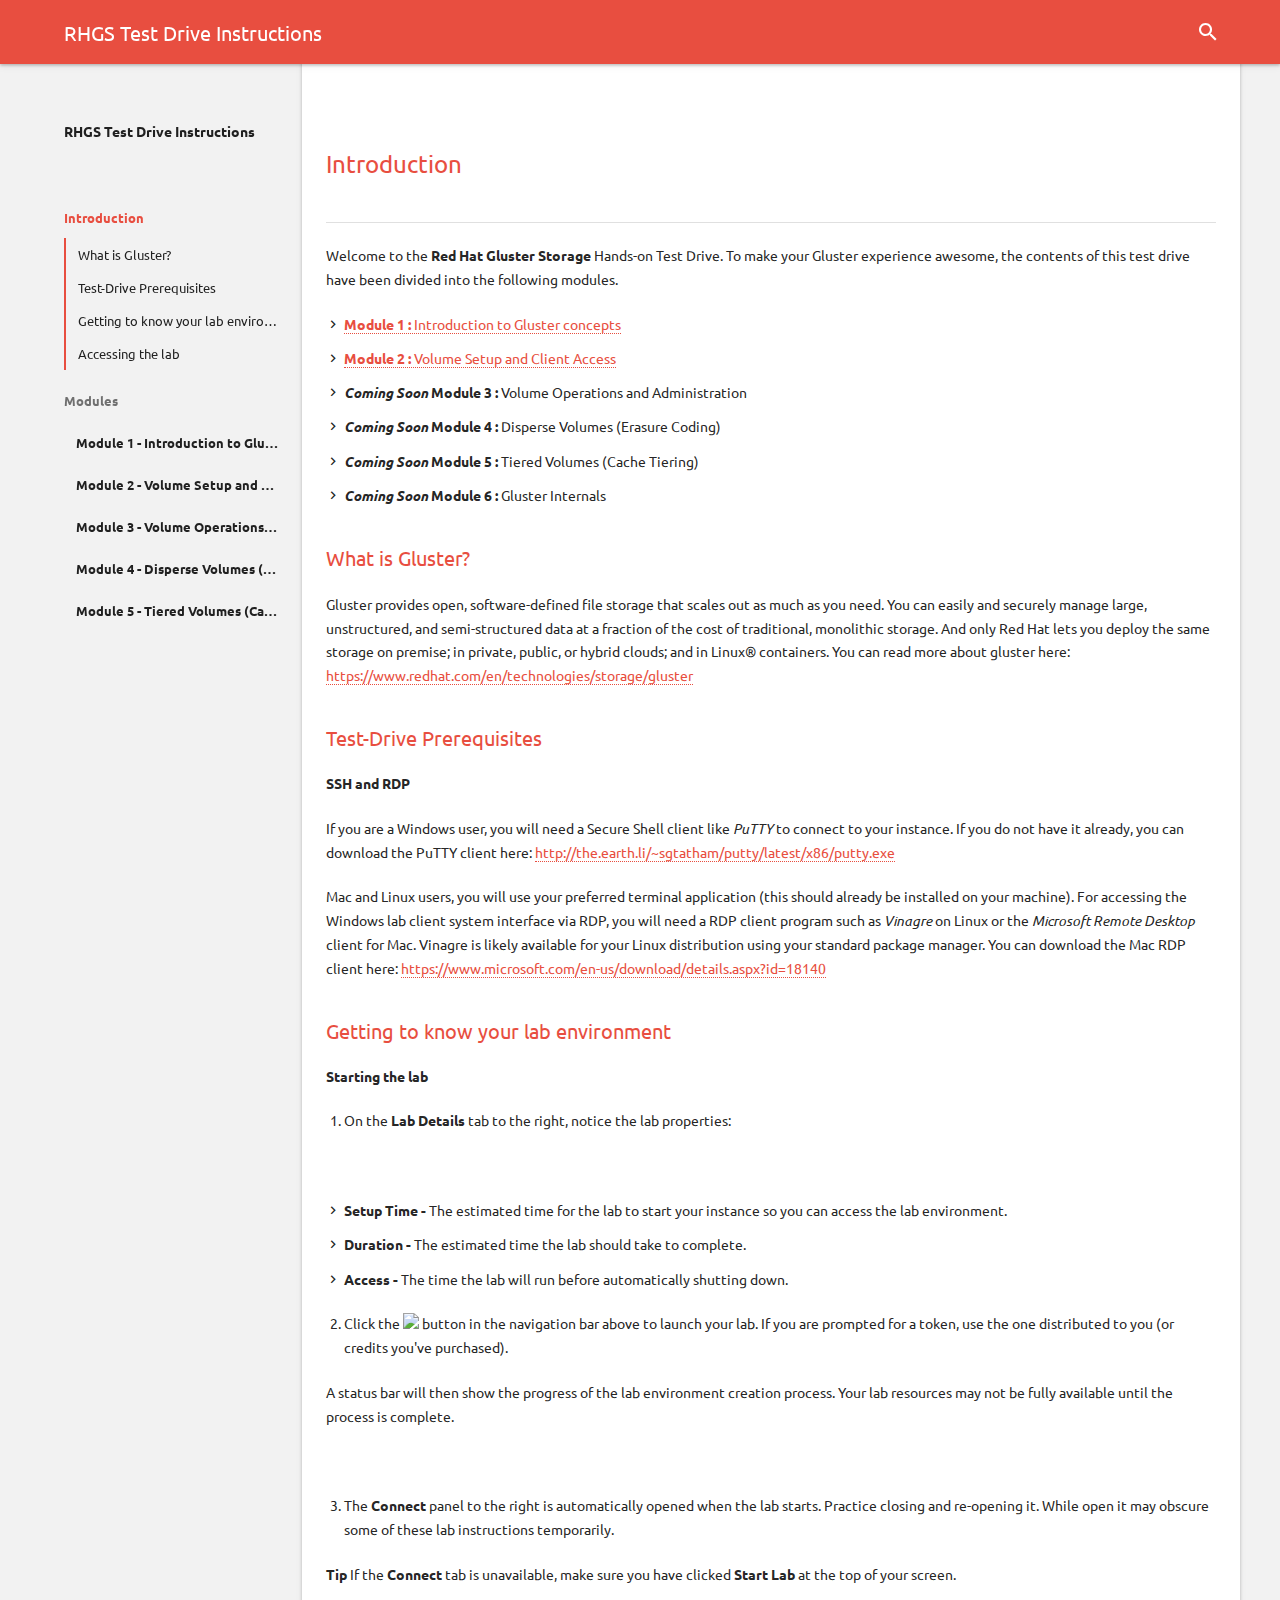
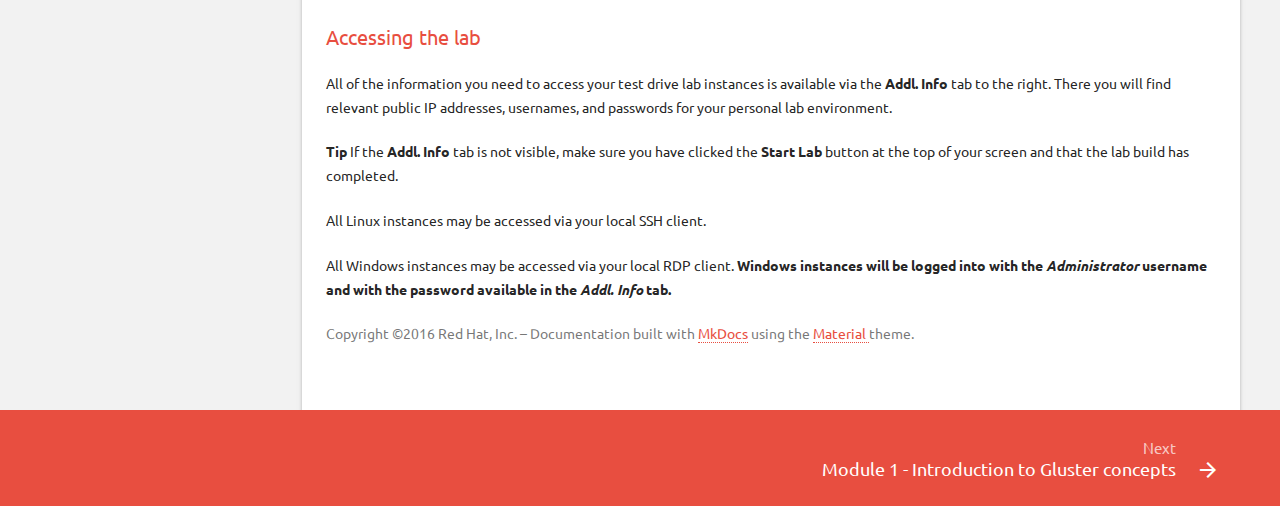
==== index.html @ 6f45670b "Deployed 07600a1 with MkDocs version: 0.15.3" ====
<!DOCTYPE html>
<!--[if lt IE 7 ]><html class="no-js ie6"><![endif]-->
<!--[if IE 7 ]><html class="no-js ie7"><![endif]-->
<!--[if IE 8 ]><html class="no-js ie8"><![endif]-->
<!--[if IE 9 ]><html class="no-js ie9"><![endif]-->
<!--[if (gt IE 9)|!(IE)]><!--> <html class="no-js"> <!--<![endif]-->
  <head>
    <meta charset="utf-8">
    <meta name="viewport" content="width=device-width,user-scalable=no,initial-scale=1,maximum-scale=1">
    
      
        <title>RHGS Test Drive Instructions</title>
      
      
      
      
    
    <meta property="og:url" content="None">
    <meta property="og:title" content="RHGS Test Drive Instructions">
    <meta property="og:image" content="None/./">
    <meta name="apple-mobile-web-app-title" content="RHGS Test Drive Instructions">
    <meta name="apple-mobile-web-app-capable" content="yes">
    <meta name="apple-mobile-web-app-status-bar-style" content="black-translucent">
    
    
    <link rel="shortcut icon" type="image/x-icon" href="./images/favicon.ico">
    <link rel="icon" type="image/x-icon" href="./images/favicon.ico">
    <style>
      @font-face {
      	font-family: 'Icon';
      	src: url('./assets/fonts/icon.eot?52m981');
      	src: url('./assets/fonts/icon.eot?#iefix52m981')
               format('embedded-opentype'),
      		   url('./assets/fonts/icon.woff?52m981')
               format('woff'),
      		   url('./assets/fonts/icon.ttf?52m981')
               format('truetype'),
      		   url('./assets/fonts/icon.svg?52m981#icon')
               format('svg');
      	font-weight: normal;
      	font-style: normal;
      }
    </style>
    <link rel="stylesheet" href="./assets/stylesheets/application-54f87043f3.css">
    
    
      
      
      
      <link rel="stylesheet" href="//fonts.googleapis.com/css?family=Ubuntu:400,700|Ubuntu+Mono">
      <style>
        body, input {
          font-family: 'Ubuntu', Helvetica, Arial, sans-serif;
        }
        pre, code {
          font-family: 'Ubuntu Mono', 'Courier New', 'Courier', monospace;
        }
      </style>
    
    
      <link rel="stylesheet" href="./extra.css">
    
    <script src="./assets/javascripts/modernizr-4ab42b99fd.js"></script>
    
  </head>
  
  
  
  <body class=" ">
    
    <div class="backdrop">
      <div class="backdrop-paper"></div>
    </div>
    <input class="toggle" type="checkbox" id="toggle-drawer">
    <input class="toggle" type="checkbox" id="toggle-search">
    <label class="toggle-button overlay" for="toggle-drawer"></label>
    <header class="header">
      <nav aria-label="Header">
  <div class="bar default">
    <div class="button button-menu" role="button" aria-label="Menu">
      <label class="toggle-button icon icon-menu" for="toggle-drawer">
        <span></span>
      </label>
    </div>
    <div class="stretch">
      <div class="title">
        
          <span class="path">
            
          </span>
        
        RHGS Test Drive Instructions
      </div>
    </div>
    
    
    <div class="button button-search" role="button" aria-label="Search">
      <label class="toggle-button icon icon-search" title="Search" for="toggle-search"></label>
    </div>
  </div>
  <div class="bar search">
    <div class="button button-close" role="button" aria-label="Close">
      <label class="toggle-button icon icon-back" for="toggle-search"></label>
    </div>
    <div class="stretch">
      <div class="field">
        <input class="query" type="text" placeholder="Search" autocapitalize="off" autocorrect="off" autocomplete="off" spellcheck>
      </div>
    </div>
    <div class="button button-reset" role="button" aria-label="Search">
      <button class="toggle-button icon icon-close" id="reset-search"></button>
    </div>
  </div>
</nav>
    </header>
    <main class="main">
      
      <div class="drawer">
        <nav aria-label="Navigation">
  
  <a href="/" class="project">
    <div class="banner">
      
      <div class="name">
        <strong>
          RHGS Test Drive Instructions
          <span class="version">
            
          </span>
        </strong>
        
      </div>
    </div>
  </a>
  <div class="scrollable">
    <div class="wrapper">
      
      <div class="toc">
        <ul>
          
            
  <li>
    <a class="current" title="Introduction" href=".">
      Introduction
    </a>
    
      
        
      
      
        <ul>
          
            <li class="anchor">
              <a title="What is Gluster?" href="#what-is-gluster">
                What is Gluster?
              </a>
            </li>
          
            <li class="anchor">
              <a title="Test-Drive Prerequisites" href="#test-drive-prerequisites">
                Test-Drive Prerequisites
              </a>
            </li>
          
            <li class="anchor">
              <a title="Getting to know your lab environment" href="#getting-to-know-your-lab-environment">
                Getting to know your lab environment
              </a>
            </li>
          
            <li class="anchor">
              <a title="Accessing the lab" href="#accessing-the-lab">
                Accessing the lab
              </a>
            </li>
          
        </ul>
      
    
  </li>

          
            
  <li>
    <span class="section">Modules</span>
    <ul>
      
        
  <li>
    <a class="" title="Module 1 - Introduction to Gluster concepts" href="gluster-module-1/">
      Module 1 - Introduction to Gluster concepts
    </a>
    
  </li>

      
        
  <li>
    <a class="" title="Module 2 - Volume Setup and Client Access" href="gluster-module-2/">
      Module 2 - Volume Setup and Client Access
    </a>
    
  </li>

      
        
  <li>
    <a class="" title="Module 3 - Volume Operations and Administration" href="gluster-module-3/">
      Module 3 - Volume Operations and Administration
    </a>
    
  </li>

      
        
  <li>
    <a class="" title="Module 4 - Disperse Volumes (Erasure Coding)" href="gluster-module-4/">
      Module 4 - Disperse Volumes (Erasure Coding)
    </a>
    
  </li>

      
        
  <li>
    <a class="" title="Module 5 - Tiered Volumes (Cache Tiering)" href="gluster-module-5/">
      Module 5 - Tiered Volumes (Cache Tiering)
    </a>
    
  </li>

      
    </ul>
  </li>

          
        </ul>
        
      </div>
    </div>
  </div>
</nav>
      </div>
      <article class="article">
        <div class="wrapper">
          
          <h1 id="introduction">Introduction</h1>
<p>Welcome to the <strong>Red Hat Gluster Storage</strong> Hands-on Test Drive. To make your Gluster experience awesome, the contents of this test drive have been divided into the following modules.</p>
<ul>
<li><a href="gluster-module-1/"><strong>Module 1 :</strong> Introduction to Gluster concepts</a></li>
<li><a href="gluster-module-2/"><strong>Module 2 :</strong> Volume Setup and Client Access</a></li>
<li><strong><em>Coming Soon</em></strong> <strong>Module 3 :</strong> Volume Operations and Administration</li>
<li><strong><em>Coming Soon</em></strong> <strong>Module 4 :</strong> Disperse Volumes (Erasure Coding)</li>
<li><strong><em>Coming Soon</em></strong> <strong>Module 5 :</strong> Tiered Volumes (Cache Tiering)</li>
<li><strong><em>Coming Soon</em></strong> <strong>Module 6 :</strong> Gluster Internals</li>
</ul>
<h2 id="what-is-gluster">What is Gluster?</h2>
<p>Gluster provides open, software-defined file storage that scales out as much as you need. You can easily and securely manage large, unstructured, and semi-structured data at a fraction of the cost of traditional, monolithic storage. And only Red Hat lets you deploy the same storage on premise; in private, public, or hybrid clouds; and in Linux® containers. You can read more about gluster here: <a href="https://www.redhat.com/en/technologies/storage/gluster">https://www.redhat.com/en/technologies/storage/gluster</a></p>
<h2 id="test-drive-prerequisites">Test-Drive Prerequisites</h2>
<h3 id="ssh-and-rdp">SSH and RDP</h3>
<p>If you are a Windows user, you will need a Secure Shell client like <em>PuTTY</em> to connect to your instance. If you do not have it already, you can download the PuTTY client here: <a href="http://the.earth.li/~sgtatham/putty/latest/x86/putty.exe">http://the.earth.li/~sgtatham/putty/latest/x86/putty.exe</a></p>
<p>Mac and Linux users, you will use your preferred terminal application (this should already be installed on your machine). For accessing the Windows lab client system interface via RDP, you will need a RDP client program such as <em>Vinagre</em> on Linux or the <em>Microsoft Remote Desktop</em> client for Mac. Vinagre is likely available for your Linux distribution using your standard package manager. You can download the Mac RDP client here: <a href="https://www.microsoft.com/en-us/download/details.aspx?id=18140">https://www.microsoft.com/en-us/download/details.aspx?id=18140</a></p>
<h2 id="getting-to-know-your-lab-environment">Getting to know your lab environment</h2>
<h3 id="starting-the-lab">Starting the lab</h3>
<ol>
<li>On the <strong>Lab Details</strong> tab to the right, notice the lab properties:</li>
</ol>
<p><img alt="" src="http://us-west-2-aws-training.s3.amazonaws.com/awsu-spl/spl02-working-ebs/media/image004.png" /></p>
<ul>
<li><strong>Setup Time -</strong> The estimated time for the lab to start your instance so you can access the lab environment.</li>
<li><strong>Duration -</strong> The estimated time the lab should take to complete.</li>
<li><strong>Access -</strong> The time the lab will run before automatically shutting down.</li>
</ul>
<ol start="2"><li>Click the <img src="http://us-west-2-aws-training.s3.amazonaws.com/awsu-spl/spl02-working-ebs/media/image005.png"> button in the navigation bar above to launch your lab. If you are prompted for a token, use the one distributed to you (or credits you've purchased).</li></ol>

<p>A status bar will then show the progress of the lab environment creation process. Your lab resources may not be fully available until the process is complete.</p>
<p><img alt="" src="http://us-west-2-aws-training.s3.amazonaws.com/awsu-spl/spl02-working-ebs/media/image006.png" /></p>
<ol start="3"><li>The <strong>Connect</strong> panel to the right is automatically opened when the lab starts. Practice closing and re-opening it. While open it may obscure some of these lab instructions temporarily.</li></ol>

<blockquote>
<p><strong>Tip</strong> If the <strong>Connect</strong> tab is unavailable, make sure you have clicked <strong>Start Lab</strong> at the top of your screen.</p>
</blockquote>
<h2 id="accessing-the-lab">Accessing the lab</h2>
<p>All of the information you need to access your test drive lab instances is available via the <strong>Addl. Info</strong> tab to the right. There you will find relevant public IP addresses, usernames, and passwords for your personal lab environment.</p>
<blockquote>
<p><strong>Tip</strong> If the <strong>Addl. Info</strong> tab is not visible, make sure you have clicked the <strong>Start Lab</strong> button at the top of your screen and that the lab build has completed.</p>
</blockquote>
<p>All Linux instances may be accessed via your local SSH client.</p>
<p>All Windows instances may be accessed via your local RDP client. <strong>Windows instances will be logged into with the</strong> <strong><em>Administrator</em></strong> <strong>username and with the password available in the</strong> <strong><em>Addl. Info</em></strong> <strong>tab.</strong></p>
          <aside class="copyright" role="note">
            
              Copyright ©2016 Red Hat, Inc. &ndash;
            
            Documentation built with
            <a href="http://www.mkdocs.org" target="_blank">MkDocs</a>
            using the
            <a href="http://squidfunk.github.io/mkdocs-material/" target="_blank">
              Material
            </a>
            theme.
          </aside>
          
            <footer class="footer">
              
  <nav class="pagination" aria-label="Footer">
    <div class="previous">
      
    </div>
    <div class="next">
      
        <a href="gluster-module-1/" title="Module 1 - Introduction to Gluster concepts">
          <span class="direction">
            Next
          </span>
          <div class="page">
            <div class="stretch">
              <div class="title">
                Module 1 - Introduction to Gluster concepts
              </div>
            </div>
            <div class="button button-next" role="button" aria-label="Next">
              <i class="icon icon-forward"></i>
            </div>
          </div>
        </a>
      
    </div>
  </nav>

            </footer>
          
        </div>
      </article>
      <div class="results" role="status" aria-live="polite">
        <div class="scrollable">
          <div class="wrapper">
            <div class="meta"></div>
            <div class="list"></div>
          </div>
        </div>
      </div>
    </main>
    <script>
      var base_url = '.';
      var repo_id  = '';
    </script>
    <script src="./assets/javascripts/application-997097ee0c.js"></script>
    
    
  </body>
</html>
---- assets/stylesheets/application-54f87043f3.css ----
html{box-sizing:border-box;-moz-box-sizing:border-box;-webkit-box-sizing:border-box}*,:after,:before{box-sizing:inherit;-moz-box-sizing:inherit;-webkit-box-sizing:inherit}html{font-size:62.5%;-webkit-text-size-adjust:none;-ms-text-size-adjust:none;text-size-adjust:none}a,abbr,acronym,address,applet,article,aside,audio,b,big,blockquote,body,canvas,caption,center,cite,code,dd,del,details,dfn,div,dl,dt,em,embed,fieldset,figcaption,figure,footer,form,h1,h2,h3,h4,h5,h6,header,hgroup,html,i,iframe,img,ins,kbd,label,legend,li,main,mark,menu,nav,object,ol,output,p,pre,q,ruby,s,samp,section,small,span,strike,strong,sub,summary,sup,table,tbody,td,tfoot,th,thead,time,tr,tt,u,ul,var,video{margin:0;padding:0;border:0}ul{list-style:none}table{border-collapse:collapse;border-spacing:0}td{text-align:left;font-weight:400;vertical-align:middle}button{outline:0;padding:0;background:transparent;border:none;font-size:inherit}input{-webkit-appearance:none;-moz-appearance:none;-ms-appearance:none;-o-appearance:none;appearance:none;outline:none;border:none}a{text-decoration:none;color:inherit}a,button,input,label{-webkit-tap-highlight-color:rgba(255,255,255,0);-webkit-tap-highlight-color:transparent}h1,h2,h3,h4,h5,h6{font-weight:inherit}pre{background:rgba(0,0,0,.05)}pre,pre code{color:rgba(0,0,0,.87)}.c,.c1,.cm,.o{color:rgba(0,0,0,.54)}.k,.kn{color:#a71d5d}.kd,.kt,.n.f{color:#0086b3}.s,.s1{color:#183691}.bp,.mi{color:#9575cd}.icon{font-family:Icon;speak:none;font-style:normal;font-weight:400;font-variant:normal;text-transform:none;line-height:1;-webkit-font-smoothing:antialiased;-moz-osx-font-smoothing:grayscale}.icon-search:before{content:"\e600"}.icon-back:before{content:"\e601"}.icon-link:before{content:"\e602"}.icon-close:before{content:"\e603"}.icon-menu:before{content:"\e604"}.icon-forward:before{content:"\e605"}.icon-twitter:before{content:"\e606"}.icon-github:before{content:"\e607"}.icon-download:before{content:"\e608"}.icon-star:before{content:"\e609"}.icon-warning:before{content:"\e610"}.icon-note:before{content:"\e611"}a{-webkit-transition:color .25s;transition:color .25s}.overlay{-webkit-transition:opacity .25s,width 0s .25s,height 0s .25s;transition:opacity .25s,width 0s .25s,height 0s .25s}#toggle-drawer:checked~.overlay,.toggle-drawer .overlay{-webkit-transition:opacity .25s,width 0s,height 0s;transition:opacity .25s,width 0s,height 0s}.js .header{-webkit-transition:background .6s,color .6s;transition:background .6s,color .6s}.js .header:before{-webkit-transition:background .6s;transition:background .6s}.button .icon{-webkit-transition:background .25s;transition:background .25s}body{color:rgba(0,0,0,.87)}@supports (-webkit-appearance:none){body{background:#e84e40}}.ios body{background:#fff}hr{border:0;border-top:1px solid rgba(0,0,0,.12)}.toggle-button{cursor:pointer;color:inherit}.backdrop,.backdrop-paper:after{background:#fff}.overlay{background:rgba(0,0,0,.54);opacity:0}#toggle-drawer:checked~.overlay,.toggle-drawer .overlay{opacity:1}.header{box-shadow:0 1.5px 3px rgba(0,0,0,.24),0 3px 8px rgba(0,0,0,.05);background:#e84e40;color:#fff}.ios.standalone .header:before{background:rgba(0,0,0,.12)}.bar .path{color:hsla(0,0%,100%,.7)}.button .icon{border-radius:100%}.button .icon:active{background:hsla(0,0%,100%,.12)}html{height:100%}body{position:relative;min-height:100%}hr{display:block;height:1px;padding:0;margin:0}.locked{height:100%;overflow:hidden}.scrollable{position:absolute;top:0;right:0;bottom:0;left:0;overflow:auto;-webkit-overflow-scrolling:touch}.scrollable .wrapper{height:100%}.ios .scrollable .wrapper{margin-bottom:2px}.toggle{display:none}.toggle-button{display:block}.backdrop{position:absolute;top:0;right:0;bottom:0;left:0;z-index:-1}.backdrop-paper{max-width:1200px;height:100%;margin-left:auto;margin-right:auto}.backdrop-paper:after{content:" ";display:block;height:100%;margin-left:262px}.overlay{width:0;height:0;z-index:3}.header,.overlay{position:fixed;top:0}.header{-webkit-user-select:none;-moz-user-select:none;-ms-user-select:none;user-select:none;left:0;z-index:2;height:56px;padding:4px;overflow:hidden}.ios.standalone .header{position:absolute}.bar{display:table;max-width:1184px;margin-left:auto;margin-right:auto}.bar a{display:block}.no-js .bar .button-search{display:none}.bar .path .icon:before{vertical-align:-1.5px}.button{display:table-cell;vertical-align:top;width:1%}.button button{margin:0;padding:0}.button button:active:before{position:relative;top:0;left:0}.button .icon{display:inline-block;font-size:24px;padding:8px;margin:4px}.stretch{display:table;table-layout:fixed;width:100%}.header .stretch{padding:0 20px}.stretch .title{display:table-cell;overflow:hidden;white-space:nowrap;text-overflow:ellipsis}.header .stretch .title{font-size:18px;padding:13px 0}.main{max-width:1200px;margin-left:auto;margin-right:auto}body,input{font-weight:400;-webkit-font-smoothing:antialiased;-moz-osx-font-smoothing:grayscale}.no-fontface body,.no-fontface input,body,input{font-family:Helvetica Neue,Helvetica,Arial,sans-serif}.no-fontface code,.no-fontface pre,code,pre{font-family:Courier New,Courier,monospace}#toggle-drawer:checked~.main .drawer,.toggle-drawer .drawer{-webkit-transform:translateZ(0);transform:translateZ(0)}.no-csstransforms3d #toggle-drawer:checked~.main .drawer,.no-csstransforms3d .toggle-drawer .drawer{display:block}.project{-webkit-transition:none;transition:none}.project .logo img{-webkit-transition:box-shadow .4s;transition:box-shadow .4s}.repo a{-webkit-transition:box-shadow .4s,opacity .4s;transition:box-shadow .4s,opacity .4s}.drawer .toc a.current,.drawer .toc a:focus,.drawer .toc a:hover{color:#e84e40}.drawer .anchor a{border-left:2px solid #e84e40}.drawer .section{color:rgba(0,0,0,.54)}.ios.standalone .project:before{background:rgba(0,0,0,.12)}.project .logo img{background:#fff;border-radius:100%}.project:focus .logo img,.project:hover .logo img{box-shadow:0 4px 7px rgba(0,0,0,.23),0 8px 25px rgba(0,0,0,.05)}.repo a{background:#00bfa5;color:#fff;border-radius:3px}.repo a:focus,.repo a:hover{box-shadow:0 4px 7px rgba(0,0,0,.23),0 8px 25px rgba(0,0,0,.05);opacity:.8}.repo a .count{background:rgba(0,0,0,.26);color:#fff;border-radius:0 3px 3px 0}.repo a .count:before{border-width:15px 5px 15px 0;border-color:transparent rgba(0,0,0,.26);border-style:solid}.drawer{width:262px;font-size:13px;line-height:1em}.ios .drawer{overflow:scroll;-webkit-overflow-scrolling:touch}.drawer .toc li a{display:block;padding:14.5px 24px;white-space:nowrap;overflow:hidden;text-overflow:ellipsis}.drawer .toc li.anchor a{margin-left:12px;padding:10px 24px 10px 12px}.drawer .toc li ul{margin-left:12px}.drawer .current+ul{margin-bottom:9px}.drawer .section{display:block;padding:14.5px 24px}.drawer .scrollable{top:104px;z-index:-1}.drawer .scrollable .wrapper{height:auto;min-height:100%}.drawer .scrollable .wrapper hr{margin:12px 0;margin-right:auto}.drawer .scrollable .wrapper .toc{margin:12px 0}.project{display:block}.project .banner{display:table;width:100%;height:104px;padding:20px}.project .logo{display:table-cell;width:64px;padding-right:12px}.project .logo img{display:block;width:64px;height:64px}.project .name{display:table-cell;padding-left:4px;font-size:14px;line-height:1.25em;vertical-align:middle}.project .logo+.name{font-size:12px}.repo{margin:24px 0;text-align:center}.repo li{display:inline-block;padding-right:12px;white-space:nowrap}.repo li:last-child{padding-right:0}.repo a{display:inline-block;padding:0 10px 0 6px;font-size:12px;line-height:30px;height:30px}.repo a .icon{font-size:18px;vertical-align:-3px}.repo a .count{display:inline-block;position:relative;padding:0 8px 0 4px;margin:0 -10px 0 8px;font-size:12px}.repo a .count:before{content:" ";display:block;position:absolute;top:0;left:-5px}.no-js .repo a .count{display:none}.drawer .toc li a{font-weight:700}.drawer .toc li.anchor a{font-weight:400}.drawer .section,.repo a{font-weight:700}.repo a{text-transform:uppercase}.repo a .count{text-transform:none;font-weight:700}pre span{-webkit-transition:color .25s;transition:color .25s}.copyright a{-webkit-transition:color .25s;transition:color .25s}.ios.standalone .article{background:-webkit-linear-gradient(top,#fff 50%,#e84e40 0);background:linear-gradient(180deg,#fff 50%,#e84e40 0)}.ios.standalone .article .wrapper{background:-webkit-linear-gradient(top,#fff 50%,#fff 0);background:linear-gradient(180deg,#fff 50%,#fff 0)}.article a,.article code,.article h1,.article h2{color:#e84e40}.article h1{border-bottom:1px solid rgba(0,0,0,.12)}.article a{border-bottom:1px dotted}.article a:focus,.article a:hover{color:#00bfa5}.article .headerlink{color:rgba(0,0,0,.26);border:none}.article table{box-shadow:0 1.5px 3px rgba(0,0,0,.24),0 3px 8px rgba(0,0,0,.05);border-radius:3px}.article table th{background:#ee7a70;color:#fff}.article table td{border-top:1px solid rgba(0,0,0,.05)}.footer{background:#e84e40;color:#fff}.footer a{border:none}.copyright{color:rgba(0,0,0,.54)}.pagination a .button,.pagination a .title{color:#fff}.pagination .direction{color:hsla(0,0%,100%,.7)}.admonition{background:#29b6f6;color:#fff}.admonition pre{background:hsla(0,0%,100%,.3)}.admonition.warning{background:#e84e40}.admonition a,.admonition a:hover{color:#fff}.article{font-size:14px;line-height:1.7em}.article:after{content:" ";display:block;clear:both}.article .wrapper{padding:116px 16px 92px}.ios.standalone .article{position:absolute;top:56px;right:0;bottom:0;left:0;overflow:auto;-webkit-overflow-scrolling:touch}.ios.standalone .article .wrapper{position:relative;min-height:100%;padding-top:60px;margin-bottom:2px}.article h1{font-size:24px;line-height:1.333334em;padding:20px 0 42px}.article h2{font-size:20px;line-height:1.4em;padding-top:92px;margin-top:-56px}.ios.standalone .article h2{padding-top:36px;margin:0}.article h3,.article h4{font-size:14px;padding-top:76px;margin-top:-56px}.ios.standalone .article h3,.ios.standalone .article h4{padding-top:20px;margin-top:0}.article .headerlink{float:right;margin-left:20px;font-size:14px}h1 .article .headerlink{display:none}.article ol,.article p,.article ul{margin-top:1.5em}.article li,.article li ol,.article li ul{margin-top:.75em}.article li{margin-left:18px}.article li p{display:inline}.article ul>li:before{content:"\e602";display:block;float:left;font-family:Icon;font-size:16px;width:1.2em;margin-left:-1.2em;vertical-align:-.1em}.article p>code{white-space:nowrap}.article hr{margin-top:1.5em}.article img{max-width:100%}.article pre{padding:16px;margin:1.5em -16px 0;line-height:1.5em;overflow:auto;-webkit-overflow-scrolling:touch}.article table{margin:3em 0 1.5em;font-size:13px;overflow:hidden}.no-js .article table{display:inline-block;max-width:100%;overflow:auto;-webkit-overflow-scrolling:touch}.article table th{min-width:100px;font-size:12px;text-align:left}.article table td,.article table th{padding:12px 16px;vertical-align:top}.article .data{margin:1.5em -16px;padding:1.5em 0;overflow:auto;-webkit-overflow-scrolling:touch;text-align:center}.article .data table{display:inline-block;margin:0 16px;text-align:left}.footer{position:absolute;bottom:0;left:0;right:0;padding:0 4px}.copyright{margin:1.5em 0}.pagination{max-width:1184px;height:92px;padding:4px 0;margin-left:auto;margin-right:auto;overflow:hidden}.pagination a{display:block;height:100%}.pagination .next,.pagination .previous{position:relative;float:left;height:100%}.pagination .previous{width:25%}.pagination .previous .direction,.pagination .previous .stretch{display:none}.pagination .next{width:75%;text-align:right}.pagination .page{display:table;position:absolute;bottom:4px}.pagination .direction{display:block;position:absolute;bottom:40px;width:100%;font-size:15px;line-height:20px;padding:0 52px}.pagination .stretch{padding:0 4px}.pagination .stretch .title{font-size:18px;padding:11px 0 13px}.admonition{margin:20px -16px 0;padding:20px 16px}.admonition>:first-child{margin-top:0}.admonition .admonition-title{font-size:20px}.admonition .admonition-title:before{content:"\e611";display:block;float:left;font-family:Icon;font-size:24px;vertical-align:-.1em;margin-right:5px}.admonition.warning .admonition-title:before{content:"\e610"}.article h3{font-weight:700}.article h4{font-weight:400;font-style:italic}.article h2 a,.article h3 a,.article h4 a,.article h5 a,.article h6 a{font-weight:400;font-style:normal}.bar{-webkit-transform:translateZ(0);transform:translateZ(0);-webkit-transition:opacity .2s cubic-bezier(.75,0,.25,1),-webkit-transform .4s cubic-bezier(.75,0,.25,1);transition:opacity .2s cubic-bezier(.75,0,.25,1),-webkit-transform .4s cubic-bezier(.75,0,.25,1);transition:opacity .2s cubic-bezier(.75,0,.25,1),transform .4s cubic-bezier(.75,0,.25,1);transition:opacity .2s cubic-bezier(.75,0,.25,1),transform .4s cubic-bezier(.75,0,.25,1),-webkit-transform .4s cubic-bezier(.75,0,.25,1)}#toggle-search:checked~.header .bar,.toggle-search .bar{-webkit-transform:translate3d(0,-56px,0);transform:translate3d(0,-56px,0)}.bar.search .button-reset{-webkit-transform:scale(.5);transform:scale(.5);-webkit-transition:opacity .4s cubic-bezier(.1,.7,.1,1),-webkit-transform .4s cubic-bezier(.1,.7,.1,1);transition:opacity .4s cubic-bezier(.1,.7,.1,1),-webkit-transform .4s cubic-bezier(.1,.7,.1,1);transition:opacity .4s cubic-bezier(.1,.7,.1,1),transform .4s cubic-bezier(.1,.7,.1,1);transition:opacity .4s cubic-bezier(.1,.7,.1,1),transform .4s cubic-bezier(.1,.7,.1,1),-webkit-transform .4s cubic-bezier(.1,.7,.1,1);opacity:0}.bar.search.non-empty .button-reset{-webkit-transform:scale(1);transform:scale(1);opacity:1}.results{-webkit-transition:opacity .3s .1s,width 0s .4s,height 0s .4s;transition:opacity .3s .1s,width 0s .4s,height 0s .4s}#toggle-search:checked~.main .results,.toggle-search .results{-webkit-transition:opacity .4s,width 0s,height 0s;transition:opacity .4s,width 0s,height 0s}.results .list a{-webkit-transition:background .25s;transition:background .25s}.no-csstransforms3d .bar.default{display:table}.no-csstransforms3d .bar.search{display:none;margin-top:0}.no-csstransforms3d #toggle-search:checked~.header .bar.default,.no-csstransforms3d .toggle-search .bar.default{display:none}.no-csstransforms3d #toggle-search:checked~.header .bar.search,.no-csstransforms3d .toggle-search .bar.search{display:table}.bar.search{opacity:0}.bar.search .query{background:transparent;color:rgba(0,0,0,.87)}.bar.search .query::-webkit-input-placeholder{color:rgba(0,0,0,.26)}.bar.search .query:-moz-placeholder,.bar.search .query::-moz-placeholder{color:rgba(0,0,0,.26)}.bar.search .query:-ms-input-placeholder{color:rgba(0,0,0,.26)}.bar.search .button .icon:active{background:rgba(0,0,0,.12)}.results{box-shadow:0 4px 7px rgba(0,0,0,.23),0 8px 25px rgba(0,0,0,.05);background:#fff;color:rgba(0,0,0,.87);opacity:0}#toggle-search:checked~.main .results,.toggle-search .results{opacity:1}.results .meta{background:#e84e40;color:#fff}.results .list a{border-bottom:1px solid rgba(0,0,0,.12)}.results .list a:last-child{border-bottom:none}.results .list a:active{background:rgba(0,0,0,.12)}.result span{color:rgba(0,0,0,.54)}#toggle-search:checked~.header,.toggle-search .header{background:#fff;color:rgba(0,0,0,.54)}#toggle-search:checked~.header:before,.toggle-search .header:before{background:rgba(0,0,0,.54)}#toggle-search:checked~.header .bar.default,.toggle-search .header .bar.default{opacity:0}#toggle-search:checked~.header .bar.search,.toggle-search .header .bar.search{opacity:1}.bar.search{margin-top:8px}.bar.search .query{font-size:18px;padding:13px 0;margin:0;width:100%;height:48px}.bar.search .query::-ms-clear{display:none}.results{position:fixed;top:0;left:0;width:0;height:100%;z-index:1;overflow-y:scroll;-webkit-overflow-scrolling:touch}.results .scrollable{top:56px}#toggle-search:checked~.main .results,.toggle-search .results{width:100%;overflow-y:visible}.results .meta{font-weight:700}.results .meta strong{display:block;font-size:11px;max-width:1200px;margin-left:auto;margin-right:auto;padding:16px}.results .list a{display:block}.result{max-width:1200px;margin-left:auto;margin-right:auto;padding:12px 16px 16px}.result h1{line-height:24px}.result h1,.result span{text-overflow:ellipsis;white-space:nowrap;overflow:hidden}.result span{font-size:12px}.no-csstransforms3d .results{display:none}.no-csstransforms3d #toggle-search:checked~.main .results,.no-csstransforms3d .toggle-search .results{display:block;overflow:auto}.meta{text-transform:uppercase;font-weight:700}@media only screen and (min-width:960px){.backdrop{background:#f2f2f2}.backdrop-paper:after{box-shadow:0 1.5px 3px rgba(0,0,0,.24),0 3px 8px rgba(0,0,0,.05)}.button-menu{display:none}.drawer{float:left;height:auto;margin-bottom:96px;padding-top:80px}.drawer,.drawer .scrollable{position:static}.article{margin-left:262px}.footer{z-index:4}.copyright{margin-bottom:64px}.results{height:auto;top:64px}.results .scrollable{position:static;max-height:413px}}@media only screen and (max-width:959px){#toggle-drawer:checked~.overlay,.toggle-drawer .overlay{width:100%;height:100%}.drawer{-webkit-transform:translate3d(-262px,0,0);transform:translate3d(-262px,0,0);-webkit-transition:-webkit-transform .25s cubic-bezier(.4,0,.2,1);transition:-webkit-transform .25s cubic-bezier(.4,0,.2,1);transition:transform .25s cubic-bezier(.4,0,.2,1);transition:transform .25s cubic-bezier(.4,0,.2,1),-webkit-transform .25s cubic-bezier(.4,0,.2,1)}.no-csstransforms3d .drawer{display:none}.drawer{background:#fff}.project{box-shadow:0 1.5px 3px rgba(0,0,0,.24),0 3px 8px rgba(0,0,0,.05);background:#e84e40;color:#fff}.drawer{position:fixed;z-index:4}#toggle-search:checked~.main .results,.drawer,.toggle-search .results{height:100%}}@media only screen and (min-width:720px){.header{height:64px;padding:8px}.header .stretch{padding:0 16px}.header .stretch .title{font-size:20px;padding:12px 0}.project .name{margin:26px 0 0 5px}.article .wrapper{padding:128px 24px 96px}.article .data{margin:1.5em -24px}.article .data table{margin:0 24px}.article h2{padding-top:100px;margin-top:-64px}.ios.standalone .article h2{padding-top:28px;margin-top:8px}.article h3,.article h4{padding-top:84px;margin-top:-64px}.ios.standalone .article h3,.ios.standalone .article h4{padding-top:20px;margin-top:0}.article pre{padding:1.5em 24px;margin:1.5em -24px 0}.footer{padding:0 8px}.pagination{height:96px;padding:8px 0}.pagination .direction{padding:0 56px;bottom:40px}.pagination .stretch{padding:0 8px}.admonition{margin:20px -24px 0;padding:20px 24px}.bar.search .query{font-size:20px;padding:12px 0}.results .scrollable{top:64px}.results .meta strong{padding:16px 24px}.result{padding:16px 24px 20px}}@media only screen and (min-width:1200px){.header{width:100%}.drawer .scrollable .wrapper hr{width:48px}}@media only screen and (orientation:portrait){.ios.standalone .header{height:76px;padding-top:24px}.ios.standalone .header:before{content:" ";position:absolute;top:0;left:0;z-index:3;width:100%;height:20px}.ios.standalone .drawer .scrollable{top:124px}.ios.standalone .project{padding-top:20px}.ios.standalone .project:before{content:" ";position:absolute;top:0;left:0;z-index:3;width:100%;height:20px}.ios.standalone .article{position:absolute;top:76px;right:0;bottom:0;left:0}.ios.standalone .results .scrollable{top:76px}}@media only screen and (orientation:portrait) and (min-width:720px){.ios.standalone .header{height:84px;padding-top:28px}.ios.standalone .results .scrollable{top:84px}}@media only screen and (max-width:719px){.bar .path{display:none}}@media only screen and (max-width:479px){.button-github,.button-twitter{display:none}}@media only screen and (min-width:720px) and (max-width:959px){.header .stretch{padding:0 24px}}@media only screen and (min-width:480px){.pagination .next,.pagination .previous{width:50%}.pagination .previous .direction{display:block}.pagination .previous .stretch{display:table}}@media print{.drawer,.footer,.header,.headerlink{display:none}.article .wrapper{padding-top:0}.article pre,.article pre *{color:rgba(0,0,0,.87)!important}.article pre{border:1px solid rgba(0,0,0,.12)}.article table{border-radius:none;box-shadow:none}.article table th{color:#e84e40}}
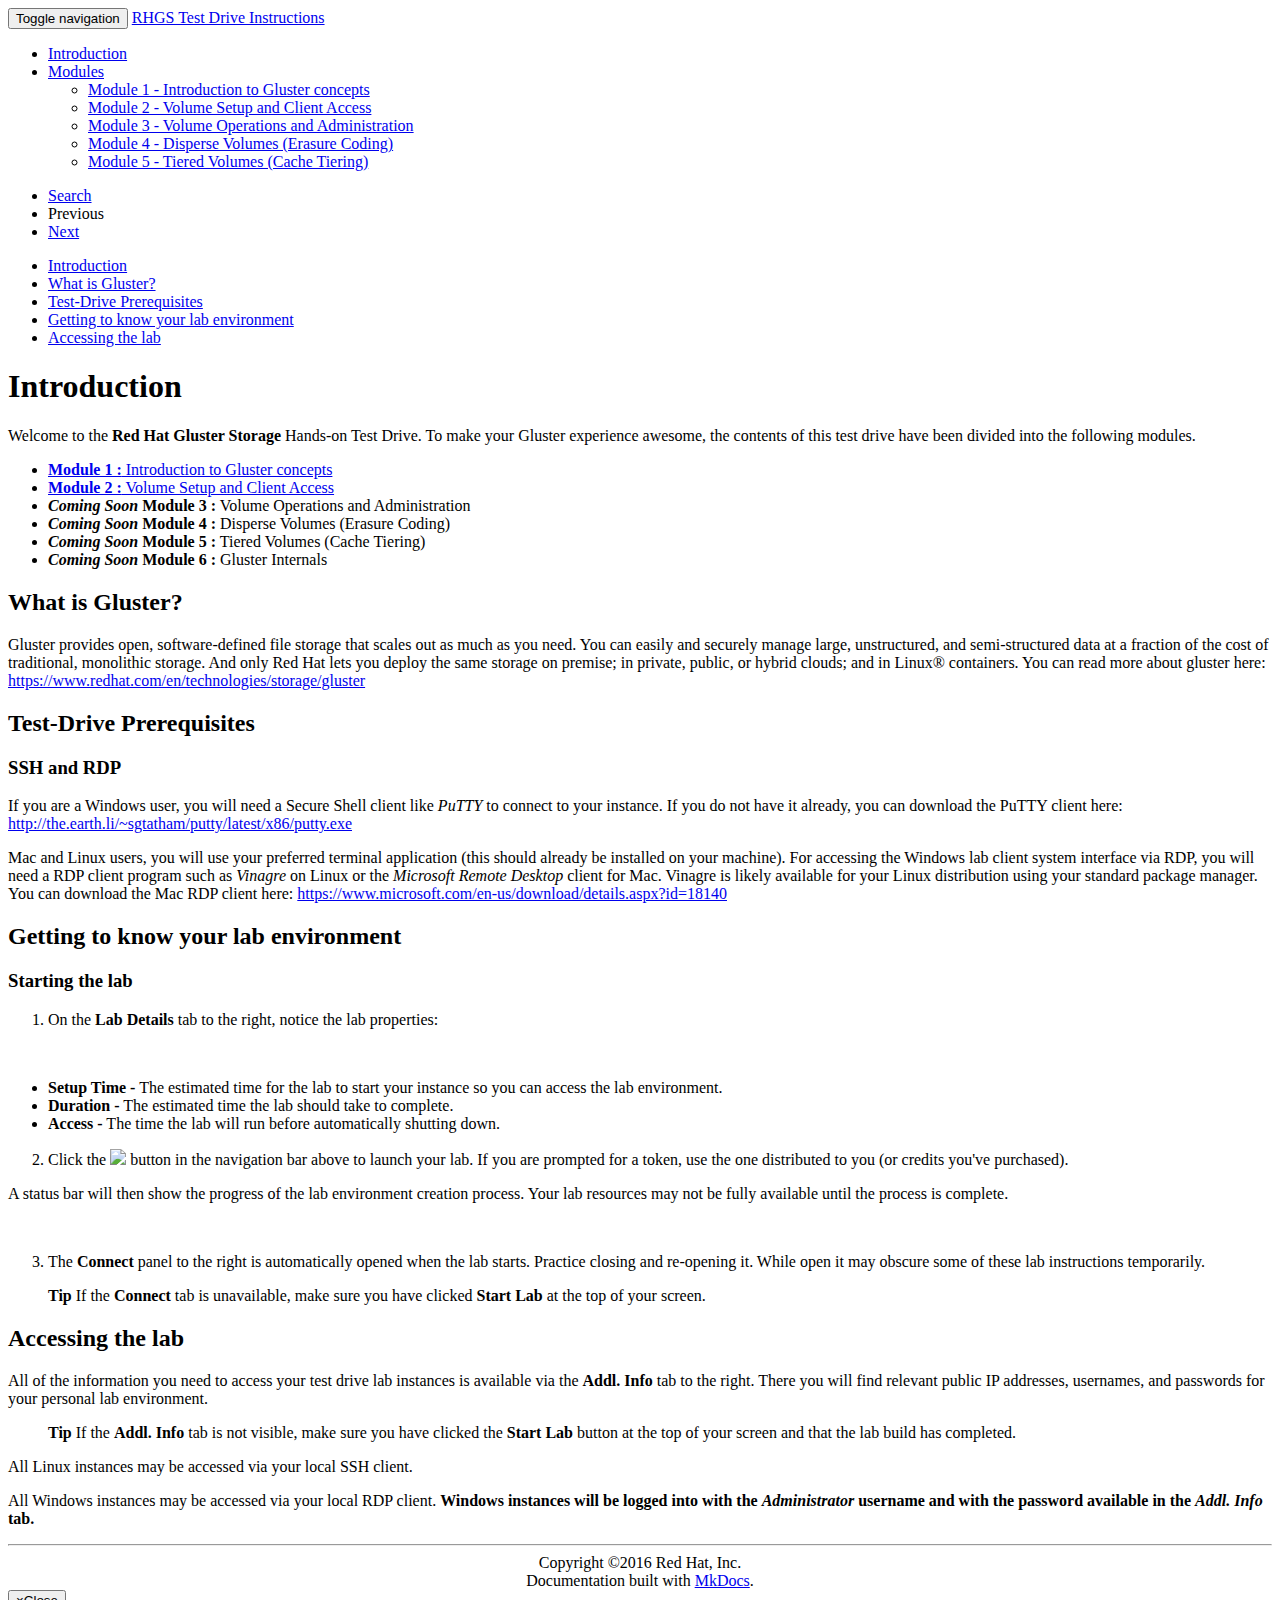
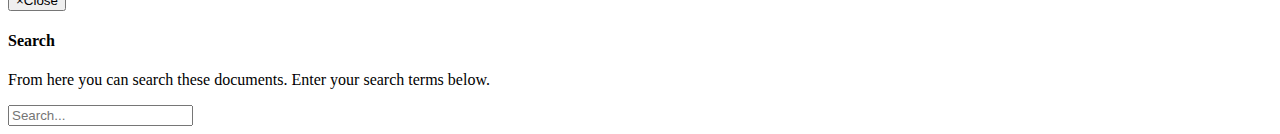
==== commit df6efda6: "Deployed 409190e with MkDocs version: 0.15.3" ====
--- a/index.html
+++ b/index.html
@@ -1,250 +1,146 @@
 <!DOCTYPE html>
-<!--[if lt IE 7 ]><html class="no-js ie6"><![endif]-->
-<!--[if IE 7 ]><html class="no-js ie7"><![endif]-->
-<!--[if IE 8 ]><html class="no-js ie8"><![endif]-->
-<!--[if IE 9 ]><html class="no-js ie9"><![endif]-->
-<!--[if (gt IE 9)|!(IE)]><!--> <html class="no-js"> <!--<![endif]-->
-  <head>
-    <meta charset="utf-8">
-    <meta name="viewport" content="width=device-width,user-scalable=no,initial-scale=1,maximum-scale=1">
+<html lang="en">
+    <head>
+        <meta charset="utf-8">
+        <meta http-equiv="X-UA-Compatible" content="IE=edge">
+        <meta name="viewport" content="width=device-width, initial-scale=1.0">
+        
+        
+        
+        <link rel="shortcut icon" href="images/favicon.ico">
+        
+
+	<title>RHGS Test Drive Instructions</title>
+
+        <link href="./css/bootstrap-custom.min.css" rel="stylesheet">
+        <link href="./css/font-awesome-4.0.3.css" rel="stylesheet">
+        <link rel="stylesheet" href="./css/highlight.css">
+        <link href="./css/base.css" rel="stylesheet">
+        <link href="./extra.css" rel="stylesheet">
+
+        <!-- HTML5 shim and Respond.js IE8 support of HTML5 elements and media queries -->
+        <!--[if lt IE 9]>
+            <script src="https://oss.maxcdn.com/libs/html5shiv/3.7.0/html5shiv.js"></script>
+            <script src="https://oss.maxcdn.com/libs/respond.js/1.3.0/respond.min.js"></script>
+        <![endif]-->
+
+        
+    </head>
+
+    <body>
+
+        <div class="navbar navbar-default navbar-fixed-top" role="navigation">
+    <div class="container">
+
+        <!-- Collapsed navigation -->
+        <div class="navbar-header">
+            <!-- Expander button -->
+            <button type="button" class="navbar-toggle" data-toggle="collapse" data-target=".navbar-collapse">
+                <span class="sr-only">Toggle navigation</span>
+                <span class="icon-bar"></span>
+                <span class="icon-bar"></span>
+                <span class="icon-bar"></span>
+            </button>
+
+            <!-- Main title -->
+            <a class="navbar-brand" href=".">RHGS Test Drive Instructions</a>
+        </div>
+
+        <!-- Expanded navigation -->
+        <div class="navbar-collapse collapse">
+            <!-- Main navigation -->
+            <ul class="nav navbar-nav">
+            
+            
+                <li class="active">
+                    <a href=".">Introduction</a>
+                </li>
+            
+            
+            
+                <li class="dropdown">
+                    <a href="#" class="dropdown-toggle" data-toggle="dropdown">Modules <b class="caret"></b></a>
+                    <ul class="dropdown-menu">
+                    
+                        
+<li >
+    <a href="gluster-module-1/">Module 1 - Introduction to Gluster concepts</a>
+</li>
+
+                    
+                        
+<li >
+    <a href="gluster-module-2/">Module 2 - Volume Setup and Client Access</a>
+</li>
+
+                    
+                        
+<li >
+    <a href="gluster-module-3/">Module 3 - Volume Operations and Administration</a>
+</li>
+
+                    
+                        
+<li >
+    <a href="gluster-module-4/">Module 4 - Disperse Volumes (Erasure Coding)</a>
+</li>
+
+                    
+                        
+<li >
+    <a href="gluster-module-5/">Module 5 - Tiered Volumes (Cache Tiering)</a>
+</li>
+
+                    
+                    </ul>
+                </li>
+            
+            
+            </ul>
+
+            <!-- Search, Navigation and Repo links -->
+            <ul class="nav navbar-nav navbar-right">
+                <li>
+                    <a href="#" data-toggle="modal" data-target="#mkdocs_search_modal">
+                        <i class="fa fa-search"></i> Search
+                    </a>
+                </li>
+                <li class="disabled">
+                    <a rel="next" >
+                        <i class="fa fa-arrow-left"></i> Previous
+                    </a>
+                </li>
+                <li >
+                    <a rel="prev" href="gluster-module-1/">
+                        Next <i class="fa fa-arrow-right"></i>
+                    </a>
+                </li>
+                
+            </ul>
+        </div>
+    </div>
+</div>
+
+        <div class="container">
+            <div class="col-md-3"><div class="bs-sidebar hidden-print affix well" role="complementary">
+    <ul class="nav bs-sidenav">
     
-      
-        <title>RHGS Test Drive Instructions</title>
-      
-      
-      
-      
+        <li class="main active"><a href="#introduction">Introduction</a></li>
+        
+            <li><a href="#what-is-gluster">What is Gluster?</a></li>
+        
+            <li><a href="#test-drive-prerequisites">Test-Drive Prerequisites</a></li>
+        
+            <li><a href="#getting-to-know-your-lab-environment">Getting to know your lab environment</a></li>
+        
+            <li><a href="#accessing-the-lab">Accessing the lab</a></li>
+        
     
-    <meta property="og:url" content="None">
-    <meta property="og:title" content="RHGS Test Drive Instructions">
-    <meta property="og:image" content="None/./">
-    <meta name="apple-mobile-web-app-title" content="RHGS Test Drive Instructions">
-    <meta name="apple-mobile-web-app-capable" content="yes">
-    <meta name="apple-mobile-web-app-status-bar-style" content="black-translucent">
-    
-    
-    <link rel="shortcut icon" type="image/x-icon" href="./images/favicon.ico">
-    <link rel="icon" type="image/x-icon" href="./images/favicon.ico">
-    <style>
-      @font-face {
-      	font-family: 'Icon';
-      	src: url('./assets/fonts/icon.eot?52m981');
-      	src: url('./assets/fonts/icon.eot?#iefix52m981')
-               format('embedded-opentype'),
-      		   url('./assets/fonts/icon.woff?52m981')
-               format('woff'),
-      		   url('./assets/fonts/icon.ttf?52m981')
-               format('truetype'),
-      		   url('./assets/fonts/icon.svg?52m981#icon')
-               format('svg');
-      	font-weight: normal;
-      	font-style: normal;
-      }
-    </style>
-    <link rel="stylesheet" href="./assets/stylesheets/application-54f87043f3.css">
-    
-    
-      
-      
-      
-      <link rel="stylesheet" href="//fonts.googleapis.com/css?family=Ubuntu:400,700|Ubuntu+Mono">
-      <style>
-        body, input {
-          font-family: 'Ubuntu', Helvetica, Arial, sans-serif;
-        }
-        pre, code {
-          font-family: 'Ubuntu Mono', 'Courier New', 'Courier', monospace;
-        }
-      </style>
-    
-    
-      <link rel="stylesheet" href="./extra.css">
-    
-    <script src="./assets/javascripts/modernizr-4ab42b99fd.js"></script>
-    
-  </head>
-  
-  
-  
-  <body class=" ">
-    
-    <div class="backdrop">
-      <div class="backdrop-paper"></div>
-    </div>
-    <input class="toggle" type="checkbox" id="toggle-drawer">
-    <input class="toggle" type="checkbox" id="toggle-search">
-    <label class="toggle-button overlay" for="toggle-drawer"></label>
-    <header class="header">
-      <nav aria-label="Header">
-  <div class="bar default">
-    <div class="button button-menu" role="button" aria-label="Menu">
-      <label class="toggle-button icon icon-menu" for="toggle-drawer">
-        <span></span>
-      </label>
-    </div>
-    <div class="stretch">
-      <div class="title">
-        
-          <span class="path">
-            
-          </span>
-        
-        RHGS Test Drive Instructions
-      </div>
-    </div>
-    
-    
-    <div class="button button-search" role="button" aria-label="Search">
-      <label class="toggle-button icon icon-search" title="Search" for="toggle-search"></label>
-    </div>
-  </div>
-  <div class="bar search">
-    <div class="button button-close" role="button" aria-label="Close">
-      <label class="toggle-button icon icon-back" for="toggle-search"></label>
-    </div>
-    <div class="stretch">
-      <div class="field">
-        <input class="query" type="text" placeholder="Search" autocapitalize="off" autocorrect="off" autocomplete="off" spellcheck>
-      </div>
-    </div>
-    <div class="button button-reset" role="button" aria-label="Search">
-      <button class="toggle-button icon icon-close" id="reset-search"></button>
-    </div>
-  </div>
-</nav>
-    </header>
-    <main class="main">
-      
-      <div class="drawer">
-        <nav aria-label="Navigation">
-  
-  <a href="/" class="project">
-    <div class="banner">
-      
-      <div class="name">
-        <strong>
-          RHGS Test Drive Instructions
-          <span class="version">
-            
-          </span>
-        </strong>
-        
-      </div>
-    </div>
-  </a>
-  <div class="scrollable">
-    <div class="wrapper">
-      
-      <div class="toc">
-        <ul>
-          
-            
-  <li>
-    <a class="current" title="Introduction" href=".">
-      Introduction
-    </a>
-    
-      
-        
-      
-      
-        <ul>
-          
-            <li class="anchor">
-              <a title="What is Gluster?" href="#what-is-gluster">
-                What is Gluster?
-              </a>
-            </li>
-          
-            <li class="anchor">
-              <a title="Test-Drive Prerequisites" href="#test-drive-prerequisites">
-                Test-Drive Prerequisites
-              </a>
-            </li>
-          
-            <li class="anchor">
-              <a title="Getting to know your lab environment" href="#getting-to-know-your-lab-environment">
-                Getting to know your lab environment
-              </a>
-            </li>
-          
-            <li class="anchor">
-              <a title="Accessing the lab" href="#accessing-the-lab">
-                Accessing the lab
-              </a>
-            </li>
-          
-        </ul>
-      
-    
-  </li>
-
-          
-            
-  <li>
-    <span class="section">Modules</span>
-    <ul>
-      
-        
-  <li>
-    <a class="" title="Module 1 - Introduction to Gluster concepts" href="gluster-module-1/">
-      Module 1 - Introduction to Gluster concepts
-    </a>
-    
-  </li>
-
-      
-        
-  <li>
-    <a class="" title="Module 2 - Volume Setup and Client Access" href="gluster-module-2/">
-      Module 2 - Volume Setup and Client Access
-    </a>
-    
-  </li>
-
-      
-        
-  <li>
-    <a class="" title="Module 3 - Volume Operations and Administration" href="gluster-module-3/">
-      Module 3 - Volume Operations and Administration
-    </a>
-    
-  </li>
-
-      
-        
-  <li>
-    <a class="" title="Module 4 - Disperse Volumes (Erasure Coding)" href="gluster-module-4/">
-      Module 4 - Disperse Volumes (Erasure Coding)
-    </a>
-    
-  </li>
-
-      
-        
-  <li>
-    <a class="" title="Module 5 - Tiered Volumes (Cache Tiering)" href="gluster-module-5/">
-      Module 5 - Tiered Volumes (Cache Tiering)
-    </a>
-    
-  </li>
-
-      
     </ul>
-  </li>
-
-          
-        </ul>
-        
-      </div>
-    </div>
-  </div>
-</nav>
-      </div>
-      <article class="article">
-        <div class="wrapper">
-          
-          <h1 id="introduction">Introduction</h1>
+</div></div>
+            <div class="col-md-9" role="main">
+
+<h1 id="introduction">Introduction</h1>
 <p>Welcome to the <strong>Red Hat Gluster Storage</strong> Hands-on Test Drive. To make your Gluster experience awesome, the contents of this test drive have been divided into the following modules.</p>
 <ul>
 <li><a href="gluster-module-1/"><strong>Module 1 :</strong> Introduction to Gluster concepts</a></li>
@@ -286,66 +182,47 @@
 <p><strong>Tip</strong> If the <strong>Addl. Info</strong> tab is not visible, make sure you have clicked the <strong>Start Lab</strong> button at the top of your screen and that the lab build has completed.</p>
 </blockquote>
 <p>All Linux instances may be accessed via your local SSH client.</p>
-<p>All Windows instances may be accessed via your local RDP client. <strong>Windows instances will be logged into with the</strong> <strong><em>Administrator</em></strong> <strong>username and with the password available in the</strong> <strong><em>Addl. Info</em></strong> <strong>tab.</strong></p>
-          <aside class="copyright" role="note">
-            
-              Copyright ©2016 Red Hat, Inc. &ndash;
-            
-            Documentation built with
-            <a href="http://www.mkdocs.org" target="_blank">MkDocs</a>
-            using the
-            <a href="http://squidfunk.github.io/mkdocs-material/" target="_blank">
-              Material
-            </a>
-            theme.
-          </aside>
-          
-            <footer class="footer">
-              
-  <nav class="pagination" aria-label="Footer">
-    <div class="previous">
-      
-    </div>
-    <div class="next">
-      
-        <a href="gluster-module-1/" title="Module 1 - Introduction to Gluster concepts">
-          <span class="direction">
-            Next
-          </span>
-          <div class="page">
-            <div class="stretch">
-              <div class="title">
-                Module 1 - Introduction to Gluster concepts
-              </div>
+<p>All Windows instances may be accessed via your local RDP client. <strong>Windows instances will be logged into with the</strong> <strong><em>Administrator</em></strong> <strong>username and with the password available in the</strong> <strong><em>Addl. Info</em></strong> <strong>tab.</strong></p></div>
+        </div>
+
+        <footer class="col-md-12">
+            <hr>
+            
+                <center>Copyright ©2016 Red Hat, Inc.</center>
+            
+            <center>Documentation built with <a href="http://www.mkdocs.org/">MkDocs</a>.</center>
+        </footer>
+
+        <script src="./js/jquery-1.10.2.min.js"></script>
+        <script src="./js/bootstrap-3.0.3.min.js"></script>
+        <script src="./js/highlight.pack.js"></script>
+        <script>var base_url = '.';</script>
+        <script data-main="./mkdocs/js/search.js" src="./mkdocs/js/require.js"></script>
+        <script src="./js/base.js"></script>
+
+        <div class="modal" id="mkdocs_search_modal" tabindex="-1" role="dialog" aria-labelledby="Search Modal" aria-hidden="true">
+            <div class="modal-dialog">
+                <div class="modal-content">
+                    <div class="modal-header">
+                        <button type="button" class="close" data-dismiss="modal"><span aria-hidden="true">&times;</span><span class="sr-only">Close</span></button>
+                        <h4 class="modal-title" id="exampleModalLabel">Search</h4>
+                    </div>
+                    <div class="modal-body">
+                        <p>
+                            From here you can search these documents. Enter
+                            your search terms below.
+                        </p>
+                        <form role="form">
+                            <div class="form-group">
+                                <input type="text" class="form-control" placeholder="Search..." id="mkdocs-search-query">
+                            </div>
+                        </form>
+                        <div id="mkdocs-search-results"></div>
+                    </div>
+                    <div class="modal-footer">
+                    </div>
+                </div>
             </div>
-            <div class="button button-next" role="button" aria-label="Next">
-              <i class="icon icon-forward"></i>
-            </div>
-          </div>
-        </a>
-      
-    </div>
-  </nav>
-
-            </footer>
-          
-        </div>
-      </article>
-      <div class="results" role="status" aria-live="polite">
-        <div class="scrollable">
-          <div class="wrapper">
-            <div class="meta"></div>
-            <div class="list"></div>
-          </div>
-        </div>
-      </div>
-    </main>
-    <script>
-      var base_url = '.';
-      var repo_id  = '';
-    </script>
-    <script src="./assets/javascripts/application-997097ee0c.js"></script>
-    
-    
-  </body>
+        </div>
+    </body>
 </html>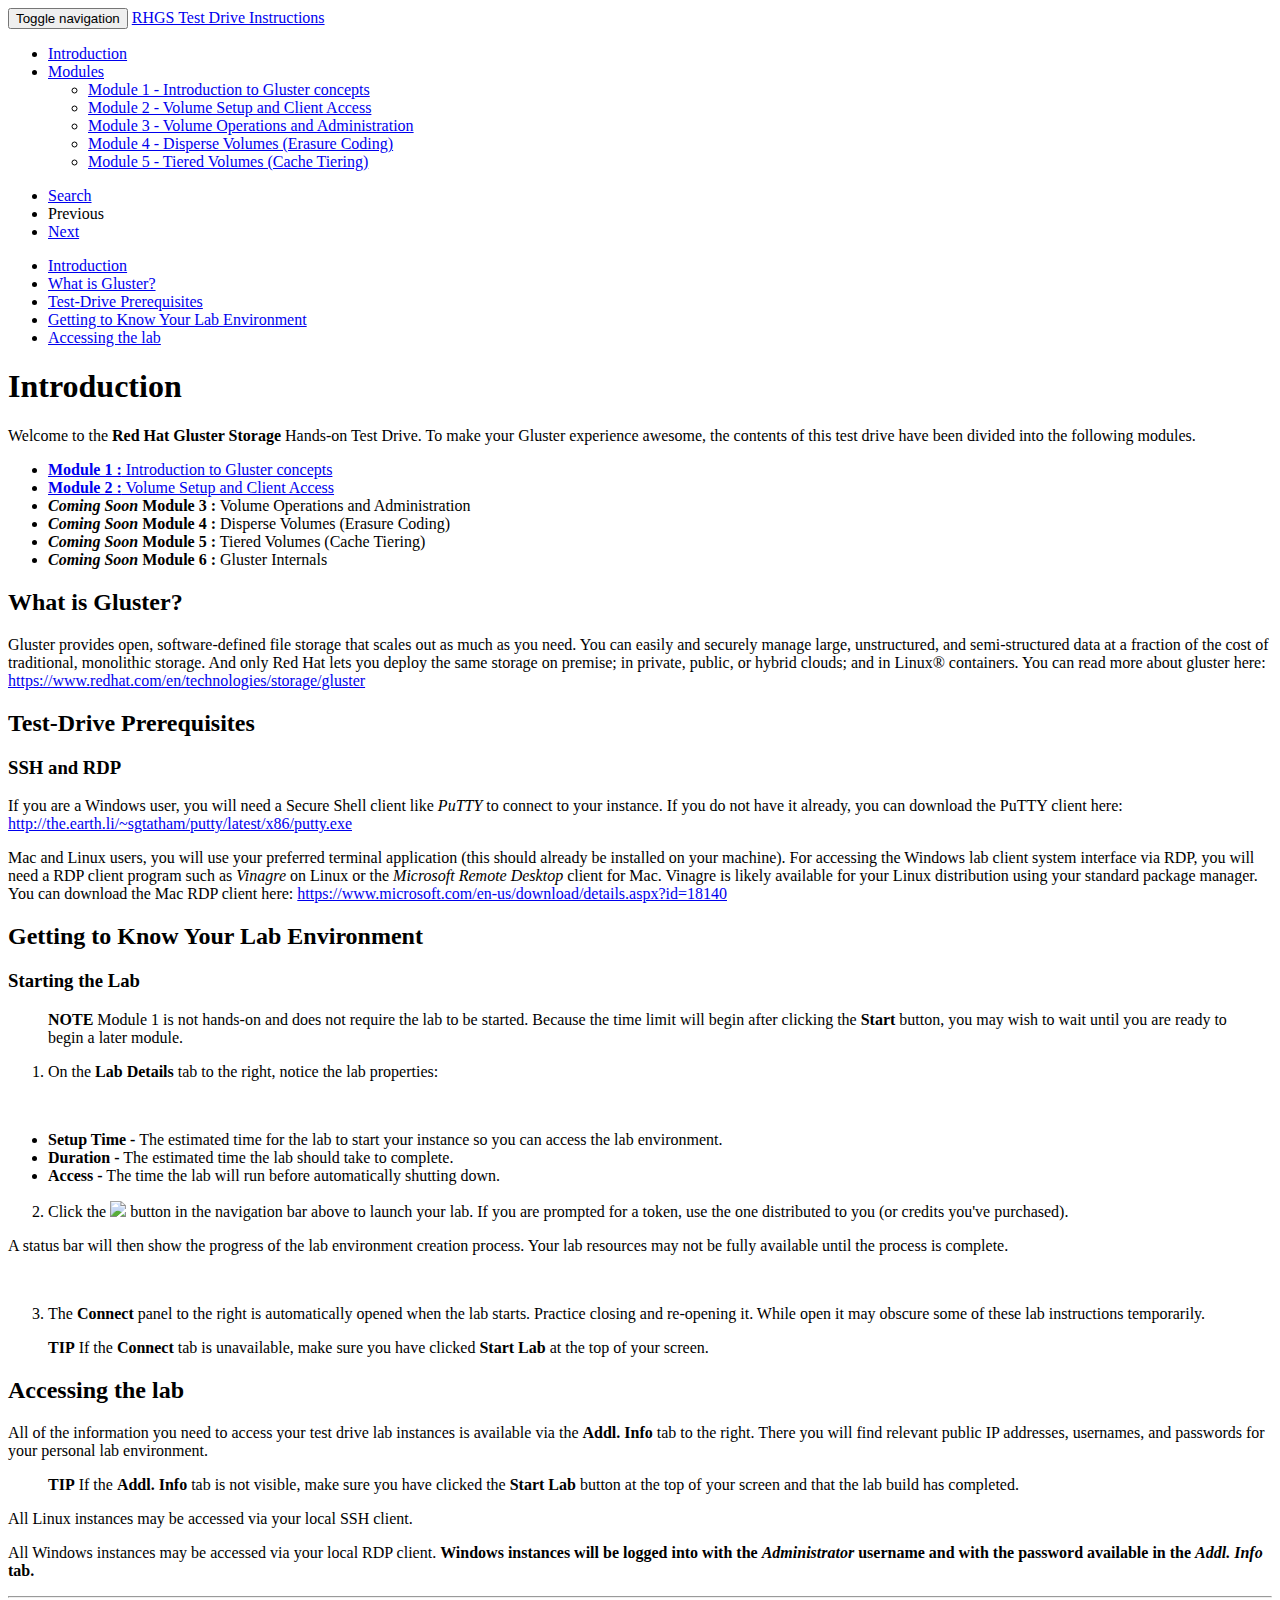
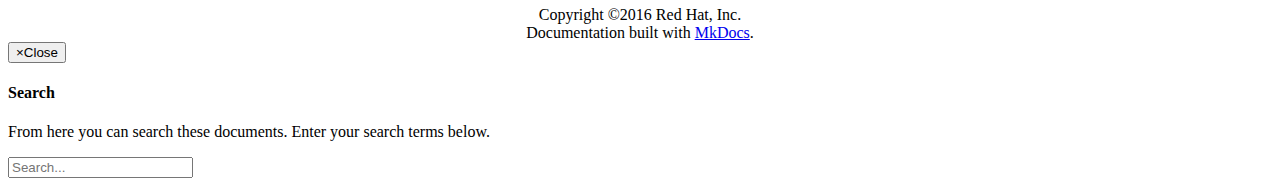
==== commit 600a7f19: "Deployed 6f7d1a4 with MkDocs version: 0.15.3" ====
--- a/index.html
+++ b/index.html
@@ -131,7 +131,7 @@
         
             <li><a href="#test-drive-prerequisites">Test-Drive Prerequisites</a></li>
         
-            <li><a href="#getting-to-know-your-lab-environment">Getting to know your lab environment</a></li>
+            <li><a href="#getting-to-know-your-lab-environment">Getting to Know Your Lab Environment</a></li>
         
             <li><a href="#accessing-the-lab">Accessing the lab</a></li>
         
@@ -156,8 +156,11 @@
 <h3 id="ssh-and-rdp">SSH and RDP</h3>
 <p>If you are a Windows user, you will need a Secure Shell client like <em>PuTTY</em> to connect to your instance. If you do not have it already, you can download the PuTTY client here: <a href="http://the.earth.li/~sgtatham/putty/latest/x86/putty.exe">http://the.earth.li/~sgtatham/putty/latest/x86/putty.exe</a></p>
 <p>Mac and Linux users, you will use your preferred terminal application (this should already be installed on your machine). For accessing the Windows lab client system interface via RDP, you will need a RDP client program such as <em>Vinagre</em> on Linux or the <em>Microsoft Remote Desktop</em> client for Mac. Vinagre is likely available for your Linux distribution using your standard package manager. You can download the Mac RDP client here: <a href="https://www.microsoft.com/en-us/download/details.aspx?id=18140">https://www.microsoft.com/en-us/download/details.aspx?id=18140</a></p>
-<h2 id="getting-to-know-your-lab-environment">Getting to know your lab environment</h2>
-<h3 id="starting-the-lab">Starting the lab</h3>
+<h2 id="getting-to-know-your-lab-environment">Getting to Know Your Lab Environment</h2>
+<h3 id="starting-the-lab">Starting the Lab</h3>
+<blockquote>
+<p><strong>NOTE</strong> Module 1 is not hands-on and does not require the lab to be started. Because the time limit will begin after clicking the <strong>Start</strong> button, you may wish to wait until you are ready to begin a later module.</p>
+</blockquote>
 <ol>
 <li>On the <strong>Lab Details</strong> tab to the right, notice the lab properties:</li>
 </ol>
@@ -174,12 +177,12 @@
 <ol start="3"><li>The <strong>Connect</strong> panel to the right is automatically opened when the lab starts. Practice closing and re-opening it. While open it may obscure some of these lab instructions temporarily.</li></ol>
 
 <blockquote>
-<p><strong>Tip</strong> If the <strong>Connect</strong> tab is unavailable, make sure you have clicked <strong>Start Lab</strong> at the top of your screen.</p>
+<p><strong>TIP</strong> If the <strong>Connect</strong> tab is unavailable, make sure you have clicked <strong>Start Lab</strong> at the top of your screen.</p>
 </blockquote>
 <h2 id="accessing-the-lab">Accessing the lab</h2>
 <p>All of the information you need to access your test drive lab instances is available via the <strong>Addl. Info</strong> tab to the right. There you will find relevant public IP addresses, usernames, and passwords for your personal lab environment.</p>
 <blockquote>
-<p><strong>Tip</strong> If the <strong>Addl. Info</strong> tab is not visible, make sure you have clicked the <strong>Start Lab</strong> button at the top of your screen and that the lab build has completed.</p>
+<p><strong>TIP</strong> If the <strong>Addl. Info</strong> tab is not visible, make sure you have clicked the <strong>Start Lab</strong> button at the top of your screen and that the lab build has completed.</p>
 </blockquote>
 <p>All Linux instances may be accessed via your local SSH client.</p>
 <p>All Windows instances may be accessed via your local RDP client. <strong>Windows instances will be logged into with the</strong> <strong><em>Administrator</em></strong> <strong>username and with the password available in the</strong> <strong><em>Addl. Info</em></strong> <strong>tab.</strong></p></div>
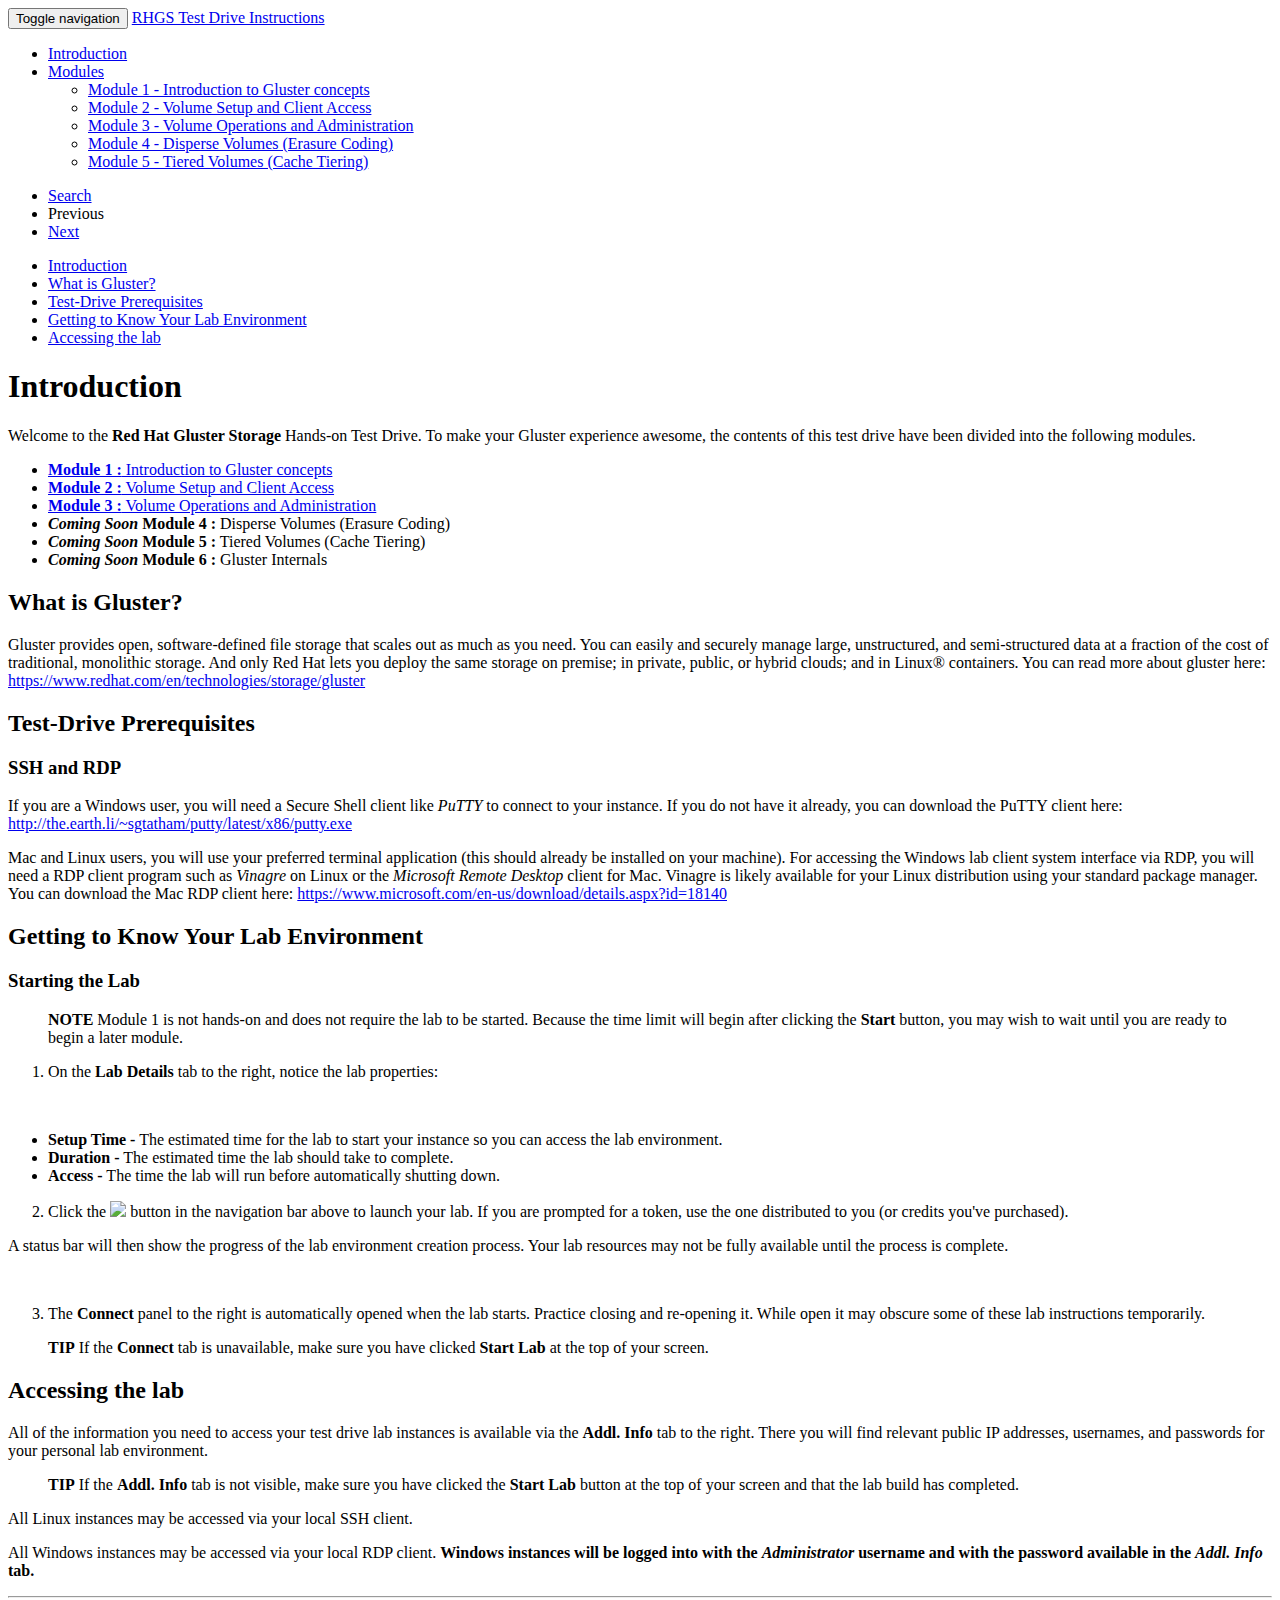
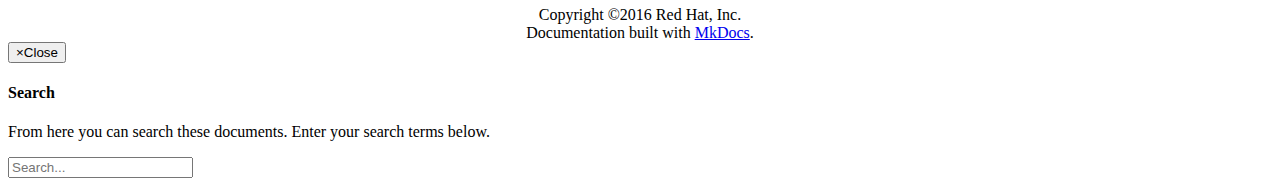
==== commit 6e862676: "Deployed fae81f4 with MkDocs version: 0.15.3" ====
--- a/index.html
+++ b/index.html
@@ -145,7 +145,7 @@
 <ul>
 <li><a href="gluster-module-1/"><strong>Module 1 :</strong> Introduction to Gluster concepts</a></li>
 <li><a href="gluster-module-2/"><strong>Module 2 :</strong> Volume Setup and Client Access</a></li>
-<li><strong><em>Coming Soon</em></strong> <strong>Module 3 :</strong> Volume Operations and Administration</li>
+<li><a href="gluster-module-2/"><strong>Module 3 :</strong> Volume Operations and Administration</a></li>
 <li><strong><em>Coming Soon</em></strong> <strong>Module 4 :</strong> Disperse Volumes (Erasure Coding)</li>
 <li><strong><em>Coming Soon</em></strong> <strong>Module 5 :</strong> Tiered Volumes (Cache Tiering)</li>
 <li><strong><em>Coming Soon</em></strong> <strong>Module 6 :</strong> Gluster Internals</li>
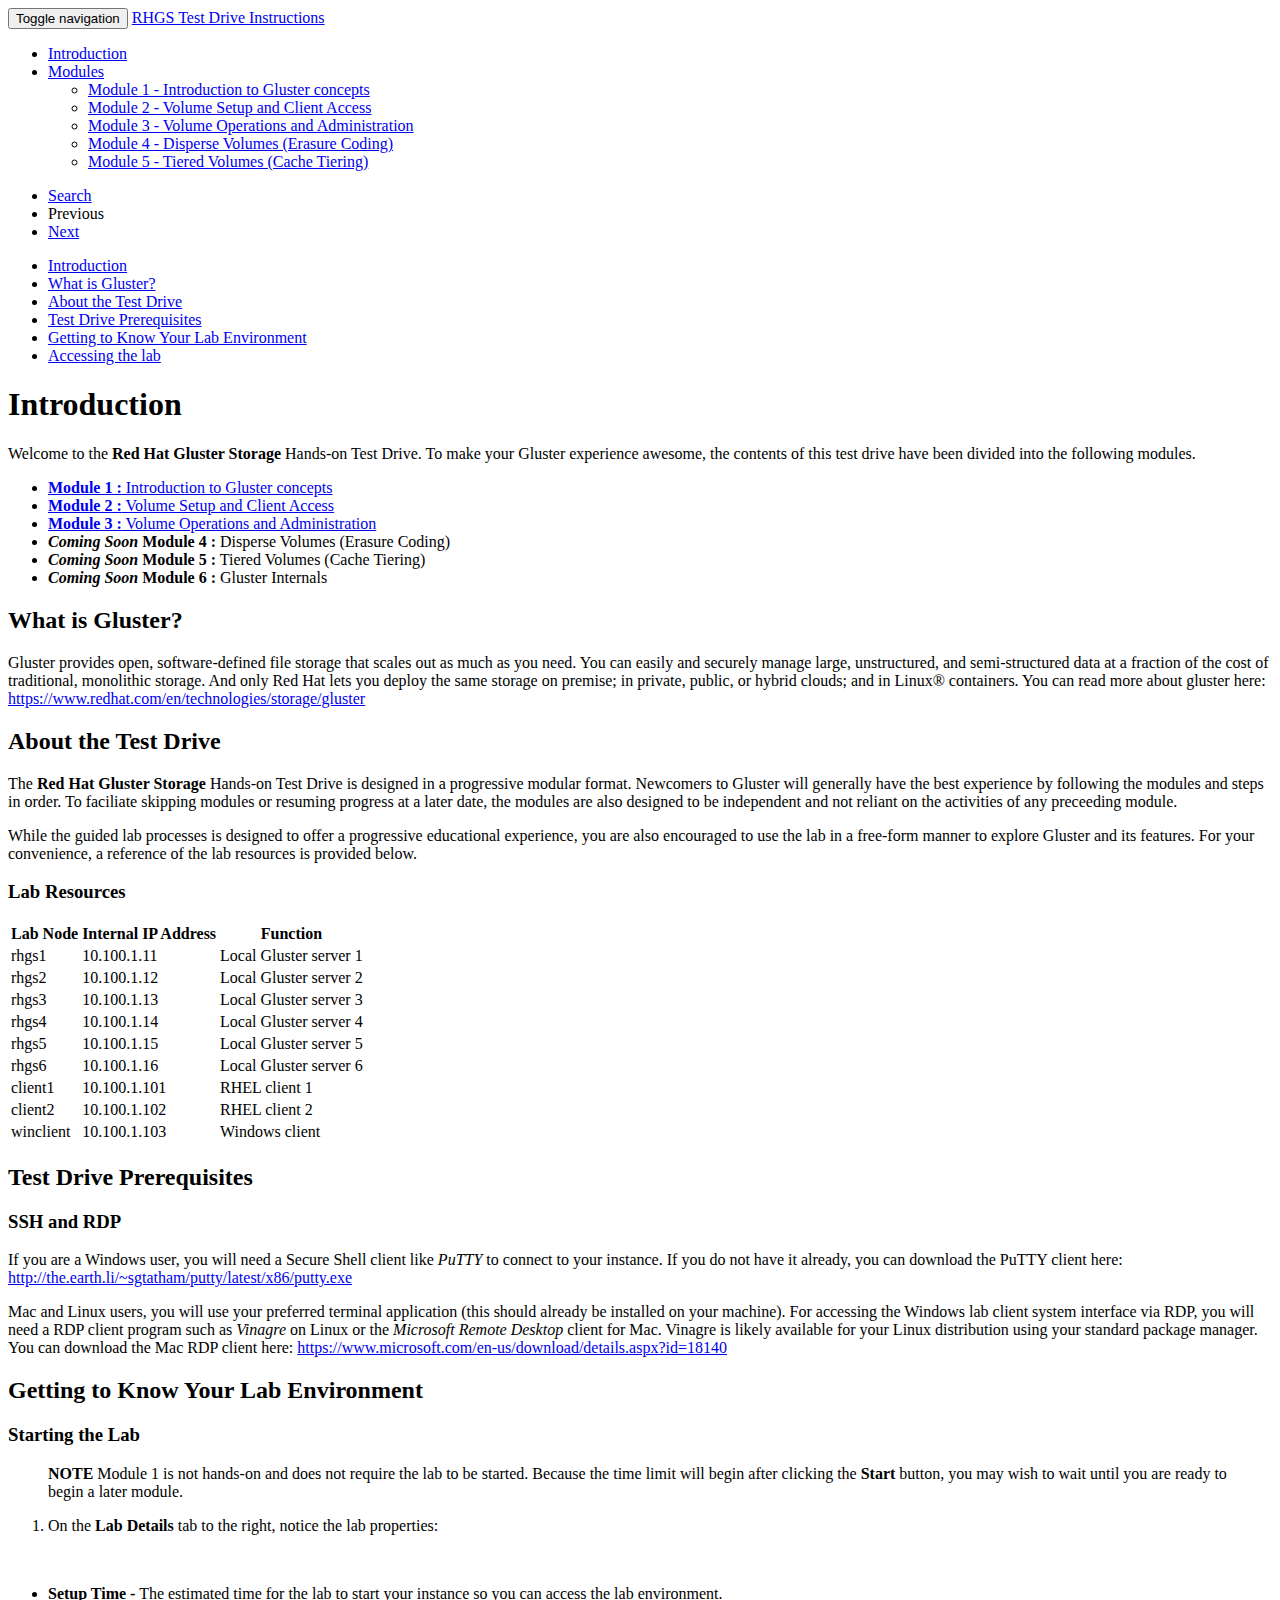
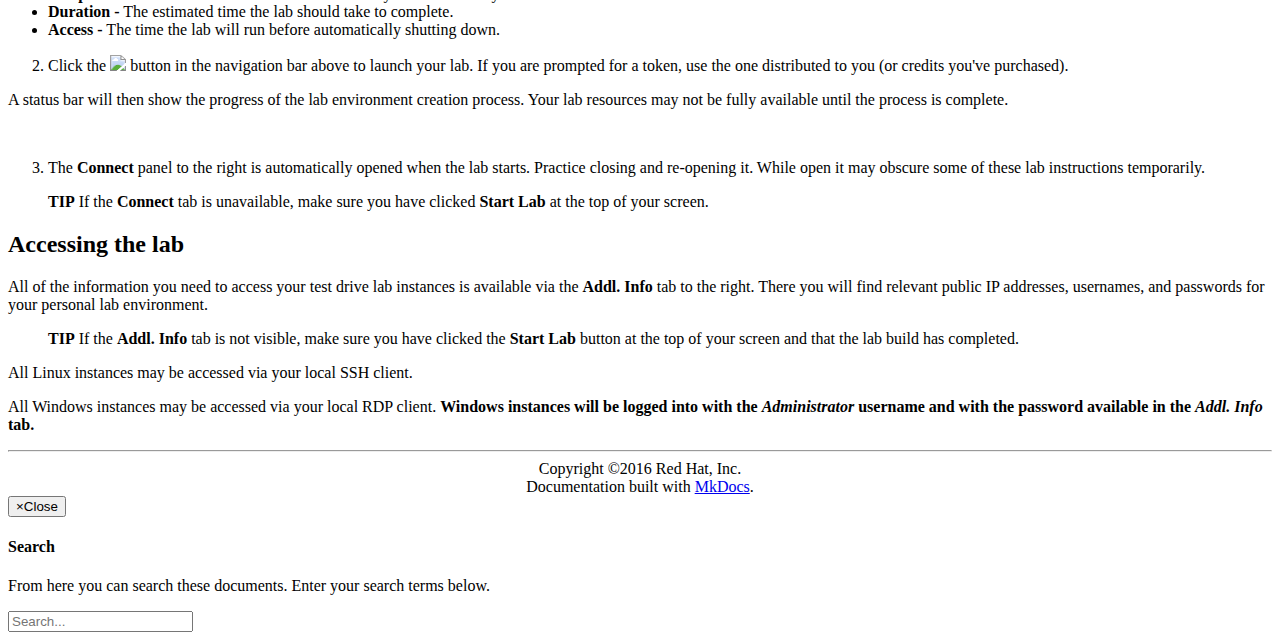
==== commit 9c3cd1d1: "Deployed 1453cb2 with MkDocs version: 0.15.3" ====
--- a/index.html
+++ b/index.html
@@ -129,7 +129,9 @@
         
             <li><a href="#what-is-gluster">What is Gluster?</a></li>
         
-            <li><a href="#test-drive-prerequisites">Test-Drive Prerequisites</a></li>
+            <li><a href="#about-the-test-drive">About the Test Drive</a></li>
+        
+            <li><a href="#test-drive-prerequisites">Test Drive Prerequisites</a></li>
         
             <li><a href="#getting-to-know-your-lab-environment">Getting to Know Your Lab Environment</a></li>
         
@@ -152,7 +154,67 @@
 </ul>
 <h2 id="what-is-gluster">What is Gluster?</h2>
 <p>Gluster provides open, software-defined file storage that scales out as much as you need. You can easily and securely manage large, unstructured, and semi-structured data at a fraction of the cost of traditional, monolithic storage. And only Red Hat lets you deploy the same storage on premise; in private, public, or hybrid clouds; and in Linux® containers. You can read more about gluster here: <a href="https://www.redhat.com/en/technologies/storage/gluster">https://www.redhat.com/en/technologies/storage/gluster</a></p>
-<h2 id="test-drive-prerequisites">Test-Drive Prerequisites</h2>
+<h2 id="about-the-test-drive">About the Test Drive</h2>
+<p>The <strong>Red Hat Gluster Storage</strong> Hands-on Test Drive is designed in a progressive modular format. Newcomers to Gluster will generally have the best experience by following the modules and steps in order. To faciliate skipping modules or resuming progress at a later date, the modules are also designed to be independent and not reliant on the activities of any preceeding module.</p>
+<p>While the guided lab processes is designed to offer a progressive educational experience, you are also encouraged to use the lab in a free-form manner to explore Gluster and its features. For your convenience, a reference of the lab resources is provided below.</p>
+<h3 id="lab-resources">Lab Resources</h3>
+<table>
+<thead>
+<tr>
+<th>Lab Node</th>
+<th>Internal IP Address</th>
+<th>Function</th>
+</tr>
+</thead>
+<tbody>
+<tr>
+<td>rhgs1</td>
+<td>10.100.1.11</td>
+<td>Local Gluster server 1</td>
+</tr>
+<tr>
+<td>rhgs2</td>
+<td>10.100.1.12</td>
+<td>Local Gluster server 2</td>
+</tr>
+<tr>
+<td>rhgs3</td>
+<td>10.100.1.13</td>
+<td>Local Gluster server 3</td>
+</tr>
+<tr>
+<td>rhgs4</td>
+<td>10.100.1.14</td>
+<td>Local Gluster server 4</td>
+</tr>
+<tr>
+<td>rhgs5</td>
+<td>10.100.1.15</td>
+<td>Local Gluster server 5</td>
+</tr>
+<tr>
+<td>rhgs6</td>
+<td>10.100.1.16</td>
+<td>Local Gluster server 6</td>
+</tr>
+<tr>
+<td>client1</td>
+<td>10.100.1.101</td>
+<td>RHEL client 1</td>
+</tr>
+<tr>
+<td>client2</td>
+<td>10.100.1.102</td>
+<td>RHEL client 2</td>
+</tr>
+<tr>
+<td>winclient</td>
+<td>10.100.1.103</td>
+<td>Windows client</td>
+</tr>
+</tbody>
+</table>
+<h2 id="test-drive-prerequisites">Test Drive Prerequisites</h2>
 <h3 id="ssh-and-rdp">SSH and RDP</h3>
 <p>If you are a Windows user, you will need a Secure Shell client like <em>PuTTY</em> to connect to your instance. If you do not have it already, you can download the PuTTY client here: <a href="http://the.earth.li/~sgtatham/putty/latest/x86/putty.exe">http://the.earth.li/~sgtatham/putty/latest/x86/putty.exe</a></p>
 <p>Mac and Linux users, you will use your preferred terminal application (this should already be installed on your machine). For accessing the Windows lab client system interface via RDP, you will need a RDP client program such as <em>Vinagre</em> on Linux or the <em>Microsoft Remote Desktop</em> client for Mac. Vinagre is likely available for your Linux distribution using your standard package manager. You can download the Mac RDP client here: <a href="https://www.microsoft.com/en-us/download/details.aspx?id=18140">https://www.microsoft.com/en-us/download/details.aspx?id=18140</a></p>
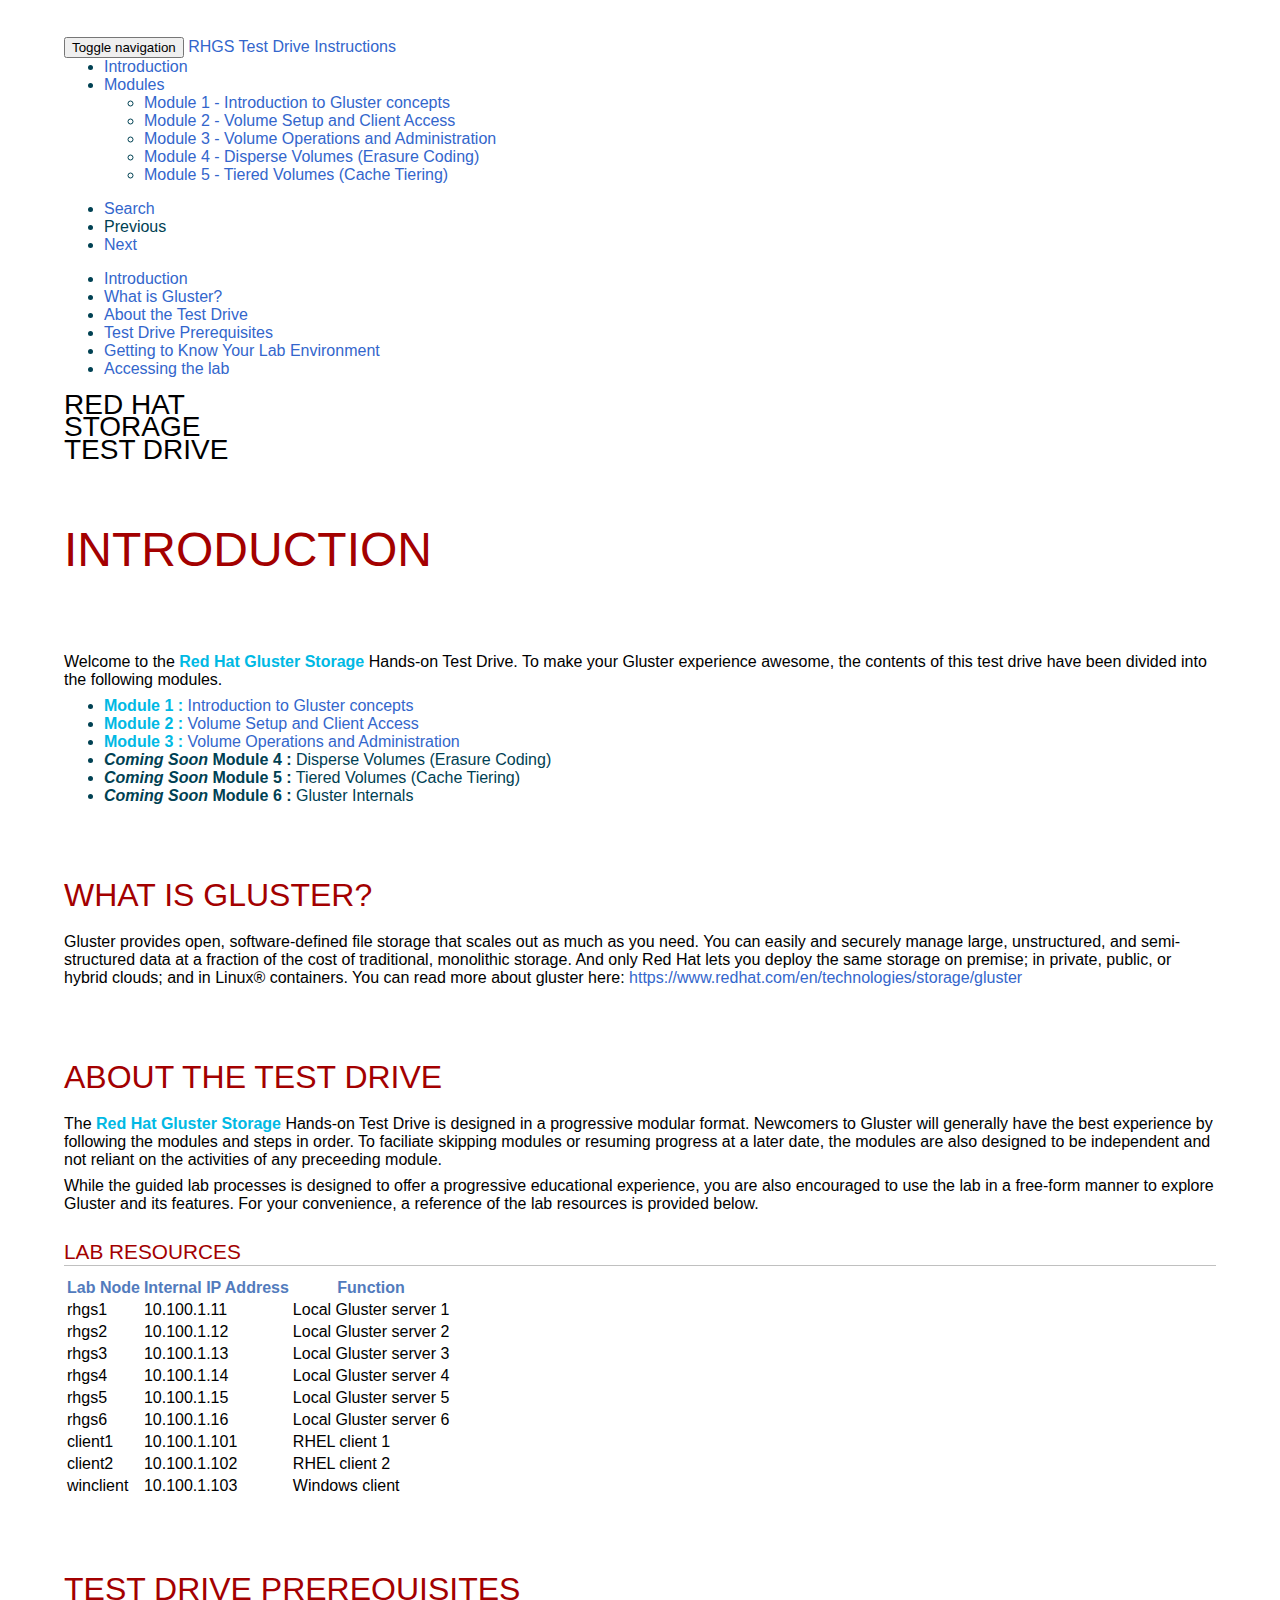
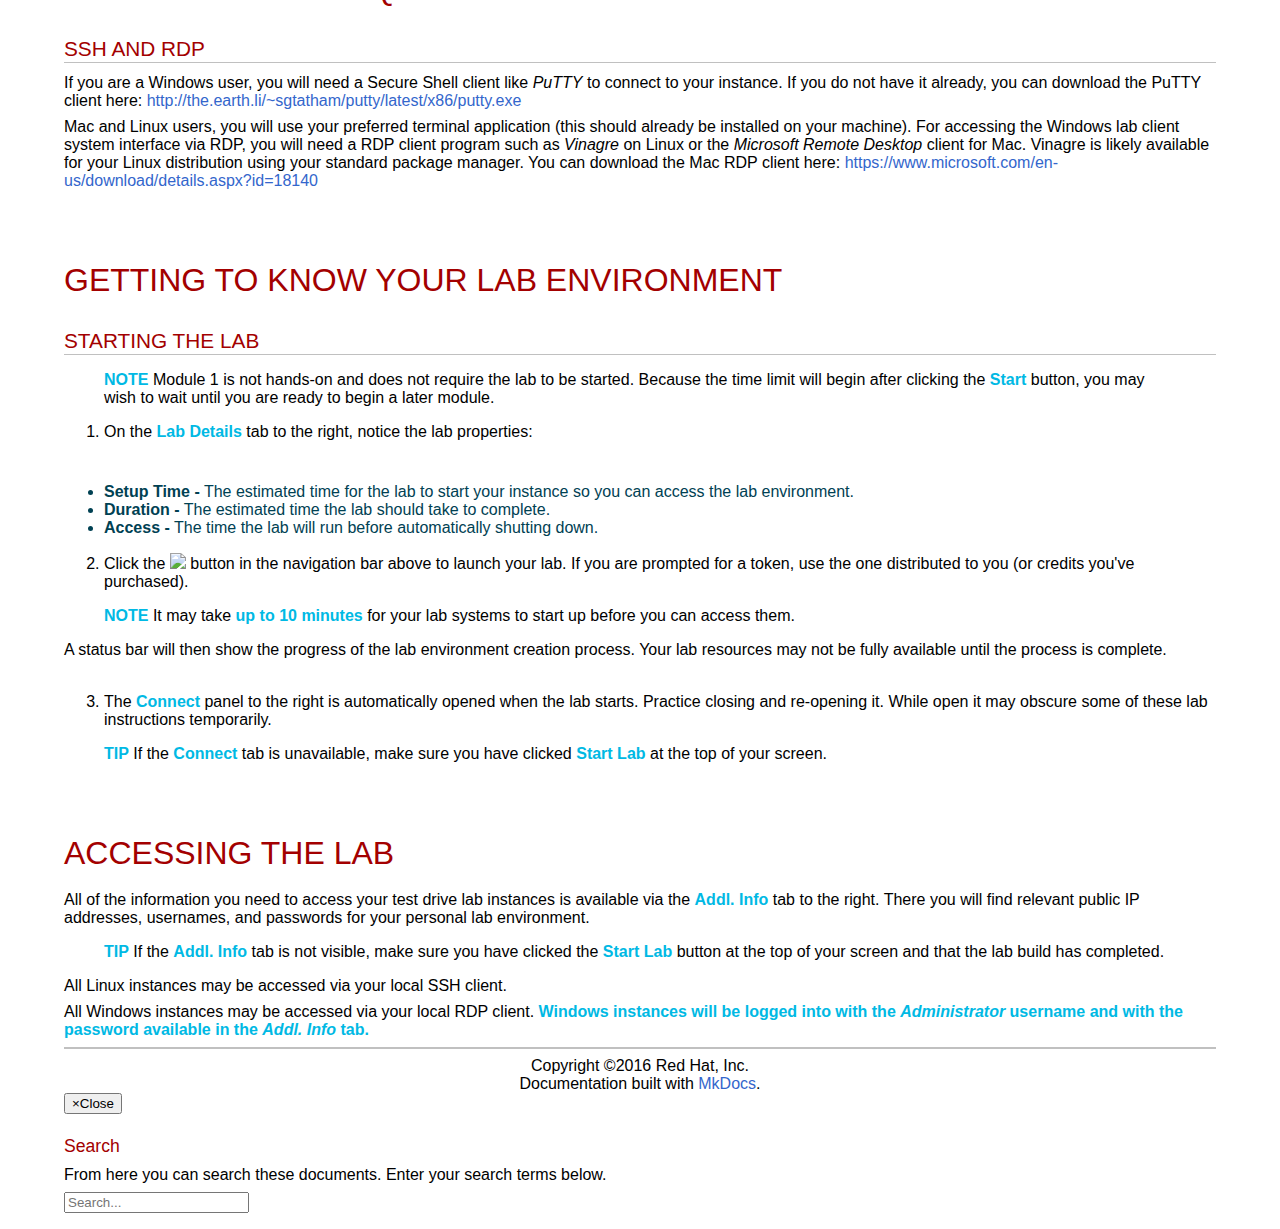
==== commit 2719b6f7: "Deployed cfe73e6 with MkDocs version: 0.15.3" ====
--- a/index.html
+++ b/index.html
@@ -234,6 +234,9 @@
 </ul>
 <ol start="2"><li>Click the <img src="http://us-west-2-aws-training.s3.amazonaws.com/awsu-spl/spl02-working-ebs/media/image005.png"> button in the navigation bar above to launch your lab. If you are prompted for a token, use the one distributed to you (or credits you've purchased).</li></ol>
 
+<blockquote>
+<p><strong>NOTE</strong> It may take <strong>up to 10 minutes</strong> for your lab systems to start up before you can access them.</p>
+</blockquote>
 <p>A status bar will then show the progress of the lab environment creation process. Your lab resources may not be fully available until the process is complete.</p>
 <p><img alt="" src="http://us-west-2-aws-training.s3.amazonaws.com/awsu-spl/spl02-working-ebs/media/image006.png" /></p>
 <ol start="3"><li>The <strong>Connect</strong> panel to the right is automatically opened when the lab starts. Practice closing and re-opening it. While open it may obscure some of these lab instructions temporarily.</li></ol>
--- a/extra.css
+++ b/extra.css
@@ -0,0 +1,615 @@
+/* Shared CSS for mkdocs; adapted from CSS for AsciiDoc */
+/* Customized for Red Hat CSA team by dblack */
+
+/* Default font. */
+body {
+  font-family: "Open Sans","liberation sans", "Myriad ", "Bitstream Vera Sans", "Lucida Grande", "Luxi Sans", "Trebuchet MS", helvetica, verdana, arial, sans-serif;
+//  font-size: 1em;
+  color: #000000;
+  text-rendering: optimizeLegibility;
+}
+
+/* Beta lab bug reporting header */
+div.navbar.navbar-default.navbar-fixed-top:before {
+    content: "BETA LAB - Please send any bug or documentation error reports to: dustin at redhat dot com";
+    white-space: pre;
+    display: block;
+    font-family: "Overpass","Open Sans","Helvetica Neue",sans-serif;
+    font-weight: 300;
+    color: #000000;
+    line-height: 80%;
+    margin-bottom: .5em;
+    margin-top: .5em;
+    text-align: center !important;
+    text-rendering: optimizeLegibility;
+    font-style: italic;
+    margin-left: 7.2em;
+    color: #fff;
+}
+
+div.col-md-9:before{
+  content: "RED HAT \A STORAGE \A TEST DRIVE";
+  white-space: pre;
+  display: block;
+  font-family: "Overpass","Open Sans","Helvetica Neue",sans-serif;
+  font-weight: 300;
+  text-transform: uppercase;
+  color: #000000;
+  font-size: 1.75em;
+  line-height: 80%;
+  margin-bottom: 1.02857em;
+/*  margin-top: 2.05714em; */
+/*  padding-top: 0.75em; */
+  text-align: left !important;
+  width: 10em;
+  text-rendering: optimizeLegibility;
+}
+
+/* Title font. */
+h1, h2, h3, h4, h5, h6,
+div.title, caption.title,
+thead, p.table.header,
+#toctitle,
+#author, #revnumber, #revdate, #revremark,
+#footer {
+  font-family: "Overpass", "Open Sans","liberation sans", "Myriad ", "Bitstream Vera Sans", "Lucida Grande", "Luxi Sans", "Trebuchet MS", helvetica, verdana, arial, sans-serif;
+  font-weight: 300;
+}
+
+body {
+  margin: 1em 5% 1em 5%;
+}
+
+a:link {
+  color: #3366cc;
+  text-decoration: none;
+}
+a:visited {
+  color: #003366;
+}
+a:hover {
+  text-decoration: underline;
+}
+
+em {
+  font-style: italic;
+}
+
+strong {
+  font-weight: bold;
+  color: #00b9e4;
+}
+
+h1, h2, h3, h4, h5, h6 {
+  color: #a30000;
+  margin-top: 1.2em;
+  margin-bottom: 0.5em;
+  line-height: 1.3;
+}
+
+h1, h2, h3 {
+  text-transform: uppercase;
+}
+
+//h2, h3 {
+  //border-bottom: 2px solid silver;
+//}
+
+h1 {
+  padding-bottom: 1em;
+  font-size: 300%;
+}
+h2 {
+  padding-top: 1em;
+  font-size: 200%;
+}
+h3 {
+  font-size: 130%;
+  border-bottom: 1px solid silver;
+}
+h3 + * {
+  clear: left;
+}
+h4 {
+  font-size: 110%;
+}
+h5 {
+  font-size: 1.0em;
+}
+
+div.sectionbody {
+  margin-left: 0;
+}
+
+hr {
+  border: 1px solid silver;
+}
+
+p {
+  margin-top: 0.5em;
+  margin-bottom: 0.5em;
+}
+
+ul, ol, li > p {
+  margin-top: 0;
+}
+ul > li     { color: #004153; }
+ul > li > * { color: #004153; }
+
+.monospaced, code, pre {
+  font-family: "Liberation Mono", Courier, monospace;
+  font-size: inherit;
+  color: #a30000;
+  background: transparent;
+  border: transparent;
+  padding: 0;
+  margin: 0;
+  white-space: pre-wrap;
+}
+
+div.codehilite, pre.codehilite {
+  font-family: "Liberation Mono", Courier, monospace;
+  font-size: inherit;
+  color: #a30000;
+  background: #f5f5f5;
+  border: solid 1px #ccc;
+}
+
+
+#author {
+  color: #004153;
+  font-weight: bold;
+  font-size: 1.1em;
+}
+#email {
+}
+#revnumber, #revdate, #revremark {
+}
+
+#footer {
+  font-size: small;
+  border-top: 2px solid silver;
+  padding-top: 0.5em;
+  margin-top: 4.0em;
+}
+#footer-text {
+  float: left;
+  padding-bottom: 0.5em;
+}
+#footer-badges {
+  float: right;
+  padding-bottom: 0.5em;
+}
+
+#preamble {
+  margin-top: 1.5em;
+  margin-bottom: 1.5em;
+}
+div.imageblock, div.exampleblock, div.verseblock,
+div.quoteblock, div.literalblock, div.listingblock, div.sidebarblock,
+div.admonitionblock {
+  margin-top: 1.0em;
+  margin-bottom: 1.5em;
+}
+div.admonitionblock {
+  margin-top: 2.0em;
+  margin-bottom: 2.0em;
+  margin-right: 10%;
+  color: #606060;
+}
+
+div.content { /* Block element content. */
+  padding: 0;
+}
+
+/* Block element titles. */
+div.title, caption.title {
+  color: #00b9e4;
+  font-weight: bold;
+  text-align: left;
+  margin-top: 1.0em;
+  margin-bottom: 0.5em;
+}
+div.title + * {
+  margin-top: 0;
+}
+
+td div.title:first-child {
+  margin-top: 0.0em;
+}
+div.content div.title:first-child {
+  margin-top: 0.0em;
+}
+div.content + div.title {
+  margin-top: 0.0em;
+}
+
+div.sidebarblock > div.content {
+  background: #ffffee;
+  border: 1px solid #dddddd;
+  border-left: 4px solid #f0f0f0;
+  padding: 0.5em;
+}
+
+div.listingblock > div.content {
+  border: 1px solid #dddddd;
+  border-left: 5px solid #f0f0f0;
+  background: #fcedcd;
+  padding: 0.5em;
+}
+
+div.quoteblock, div.verseblock {
+  padding-left: 1.0em;
+  margin-left: 1.0em;
+  margin-right: 10%;
+  border-left: 5px solid #f0f0f0;
+  color: #888;
+}
+
+div.quoteblock > div.attribution {
+  padding-top: 0.5em;
+  text-align: right;
+}
+
+div.verseblock > pre.content {
+  font-family: inherit;
+  font-size: inherit;
+}
+div.verseblock > div.attribution {
+  padding-top: 0.75em;
+  text-align: left;
+}
+/* DEPRECATED: Pre version 8.2.7 verse style literal block. */
+div.verseblock + div.attribution {
+  text-align: left;
+}
+
+div.admonitionblock .icon {
+  vertical-align: top;
+  font-size: 1.1em;
+  font-weight: bold;
+  text-decoration: underline;
+  color: #00b9e4;
+  padding-right: 0.5em;
+}
+div.admonitionblock td.content {
+  padding-left: 0.5em;
+  border-left: 3px solid #dddddd;
+}
+
+div.exampleblock > div.content {
+  border-left: 3px solid #dddddd;
+  padding-left: 0.5em;
+}
+
+div.imageblock div.content { padding-left: 0; }
+span.image img { border-style: none; }
+a.image:visited { color: white; }
+
+dl {
+  margin-top: 0.8em;
+  margin-bottom: 0.8em;
+}
+dt {
+  margin-top: 0.5em;
+  margin-bottom: 0;
+  font-style: normal;
+  color: #00b9e4;
+}
+dd > *:first-child {
+  margin-top: 0.1em;
+}
+
+ul, ol {
+    list-style-position: outside;
+}
+ol.arabic {
+  list-style-type: decimal;
+}
+ol.loweralpha {
+  list-style-type: lower-alpha;
+}
+ol.upperalpha {
+  list-style-type: upper-alpha;
+}
+ol.lowerroman {
+  list-style-type: lower-roman;
+}
+ol.upperroman {
+  list-style-type: upper-roman;
+}
+
+div.compact ul, div.compact ol,
+div.compact p, div.compact p,
+div.compact div, div.compact div {
+  margin-top: 0.1em;
+  margin-bottom: 0.1em;
+}
+
+tfoot {
+  font-weight: bold;
+}
+td > div.verse {
+  white-space: pre;
+}
+
+div.hdlist {
+  margin-top: 0.8em;
+  margin-bottom: 0.8em;
+}
+div.hdlist tr {
+  padding-bottom: 15px;
+}
+dt.hdlist1.strong, td.hdlist1.strong {
+  font-weight: bold;
+}
+td.hdlist1 {
+  vertical-align: top;
+  font-style: normal;
+  padding-right: 0.8em;
+  color: #00b9e4;
+}
+td.hdlist2 {
+  vertical-align: top;
+}
+div.hdlist.compact tr {
+  margin: 0;
+  padding-bottom: 0;
+}
+
+.comment {
+  background: yellow;
+}
+
+.footnote, .footnoteref {
+  font-size: 0.8em;
+}
+
+span.footnote, span.footnoteref {
+  vertical-align: super;
+}
+
+#footnotes {
+  margin: 20px 0 20px 0;
+  padding: 7px 0 0 0;
+}
+
+#footnotes div.footnote {
+  margin: 0 0 5px 0;
+}
+
+#footnotes hr {
+  border: none;
+  border-top: 1px solid silver;
+  height: 1px;
+  text-align: left;
+  margin-left: 0;
+  width: 20%;
+  min-width: 100px;
+}
+
+div.colist td {
+  padding-right: 0.5em;
+  padding-bottom: 0.3em;
+  vertical-align: top;
+}
+div.colist td img {
+  margin-top: 0.3em;
+}
+
+@media print {
+  #footer-badges { display: none; }
+}
+
+#toc {
+  margin-bottom: 2.5em;
+}
+
+#toctitle {
+  color: #004153;
+  font-size: 1.1em;
+  font-weight: bold;
+  margin-top: 1.0em;
+  margin-bottom: 0.1em;
+}
+
+div.toclevel0, div.toclevel1, div.toclevel2, div.toclevel3, div.toclevel4 {
+  margin-top: 0;
+  margin-bottom: 0;
+}
+div.toclevel2 {
+  margin-left: 2em;
+  font-size: 0.9em;
+}
+div.toclevel3 {
+  margin-left: 4em;
+  font-size: 0.9em;
+}
+div.toclevel4 {
+  margin-left: 6em;
+  font-size: 0.9em;
+}
+
+span.aqua { color: #00b9e4; }
+span.black { color: #000000; }
+span.blue { color: #0088ce; }
+span.fuchsia { color: #cc0000; }
+span.gray { color: #4c4c4c; }
+span.green { color: #3f9c35; }
+span.lime { color: #92d400; }
+span.maroon { color: #820000; }
+span.navy { color: #004153; }
+span.olive { color: #3f9c35; }
+span.purple { color: #3b0083; }
+span.red { color: #a30000; }
+span.silver { color: #dcdcdc; }
+span.teal { color: #007a87; }
+span.white { color: #ffffff; }
+span.yellow { color: #f0ab00; }
+
+span.aqua-background { background: #00b9e4; }
+span.black-background { color: #ffffff; background: #000000; }
+span.blue-background { color: #ffffff; background: #0088ce; }
+span.fuchsia-background { color: #ffffff; background: #cc0000; }
+span.gray-background { background: #4c4c4c; }
+span.green-background { color: #ffffff; background: #3f9c35; }
+span.lime-background { background: #92d400; }
+span.maroon-background { color: #ffffff; background: #820000; }
+span.navy-background { color: #ffffff; background: #004153; }
+span.olive-background { color: #ffffff; background: #3f9c35; }
+span.purple-background { color: #ffffff; background: #3b0083; }
+span.red-background { color: #ffffff; background: #a30000; }
+span.silver-background { background: #dcdcdc; }
+span.teal-background { color: #ffffff; background: #007a87; }
+span.white-background { background: #ffffff; }
+span.yellow-background { background: #f0ab00; }
+
+span.big { font-size: 2em; }
+span.small { font-size: 0.6em; }
+
+span.underline { text-decoration: underline; }
+span.overline { text-decoration: overline; }
+span.line-through { text-decoration: line-through; }
+
+div.unbreakable { page-break-inside: avoid; }
+
+
+/*
+ *  *  *  * xhtml11 specific
+ *   *   *   *
+ *    *    *    * */
+
+div.tableblock {
+  margin-top: 1.0em;
+  margin-bottom: 1.5em;
+}
+div.tableblock > table {
+  border: 3px solid #527bbd;
+}
+thead, p.table.header {
+  font-weight: bold;
+  color: #527bbd;
+}
+p.table {
+  margin-top: 0;
+}
+/* Because the table frame attribute is overriden by CSS in most browsers. */
+div.tableblock > table[frame="void"] {
+  border-style: none;
+}
+div.tableblock > table[frame="hsides"] {
+  border-left-style: none;
+  border-right-style: none;
+}
+div.tableblock > table[frame="vsides"] {
+  border-top-style: none;
+  border-bottom-style: none;
+}
+
+
+/*
+ *  *  *  * html5 specific
+ *   *   *   *
+ *    *    *    * */
+
+table.tableblock {
+  margin-top: 1.0em;
+  margin-bottom: 1.5em;
+}
+thead, p.tableblock.header {
+  font-weight: bold;
+  color: #527bbd;
+}
+p.tableblock {
+  margin-top: 0;
+}
+table.tableblock {
+  border-width: 3px;
+  border-spacing: 0px;
+  border-style: solid;
+  border-color: #527bbd;
+  border-collapse: collapse;
+}
+th.tableblock, td.tableblock {
+  border-width: 1px;
+  padding: 4px;
+  border-style: solid;
+  border-color: #527bbd;
+}
+
+table.tableblock.frame-topbot {
+  border-left-style: hidden;
+  border-right-style: hidden;
+}
+table.tableblock.frame-sides {
+  border-top-style: hidden;
+  border-bottom-style: hidden;
+}
+table.tableblock.frame-none {
+  border-style: hidden;
+}
+
+th.tableblock.halign-left, td.tableblock.halign-left {
+  text-align: left;
+}
+th.tableblock.halign-center, td.tableblock.halign-center {
+  text-align: center;
+}
+th.tableblock.halign-right, td.tableblock.halign-right {
+  text-align: right;
+}
+
+th.tableblock.valign-top, td.tableblock.valign-top {
+  vertical-align: top;
+}
+th.tableblock.valign-middle, td.tableblock.valign-middle {
+  vertical-align: middle;
+}
+th.tableblock.valign-bottom, td.tableblock.valign-bottom {
+  vertical-align: bottom;
+}
+
+
+/*
+ *  *  *  * manpage specific
+ *   *   *   *
+ *    *    *    * */
+
+body.manpage h1 {
+  padding-top: 0.5em;
+  padding-bottom: 0.5em;
+  border-top: 2px solid silver;
+  border-bottom: 2px solid silver;
+}
+body.manpage h2 {
+  border-style: none;
+}
+body.manpage div.sectionbody {
+  margin-left: 3em;
+}
+
+@media print {
+  body.manpage div#toc { display: none; }
+}
+
+/*The toc2 styles below were brought in from the default
+ *  *  * asciidoctor.css file in order to make this one .css
+ *   *   * file compatible with both asciidoc and asciidoctor
+ *    *    * by dblack 2015-12-18
+ *     *     */
+
+#header>h1:only-child,body.toc2 #header>h1:nth-last-child(2){border-bottom:1px solid #ddddd8;padding-bottom:8px}
+body.toc2{padding-left:15em;padding-right:0}
+#toc.toc2{margin-top:0!important;background-color:#f8f8f7;position:fixed;width:15em;left:0;top:0;border-right:1px solid #efefed;border-top-width:0!important;border-bottom-width:0!important;z-index:1000;padding:1.25em 1em;height:100%;overflow:auto}
+#toc.toc2 #toctitle{margin-top:0;margin-bottom:.8rem;font-size:1.2em}
+#toc.toc2>ul{font-size:.9em;margin-bottom:0}
+#toc.toc2 ul ul{margin-left:0;padding-left:1em}
+#toc.toc2 ul.sectlevel0 ul.sectlevel1{padding-left:0;margin-top:.5em;margin-bottom:.5em}
+body.toc2.toc-right{padding-left:0;padding-right:15em}
+body.toc2.toc-right #toc.toc2{border-right-width:0;border-left:1px solid #efefed;left:auto;right:0}}
+@media only screen and (min-width:1280px){body.toc2{padding-left:20em;padding-right:0}
+#toc.toc2{width:20em}
+#toc.toc2 #toctitle{font-size:1.375em}
+#toc.toc2>ul{font-size:.95em}
+#toc.toc2 ul ul{padding-left:1.25em}
+body.toc2.toc-right{padding-left:0;padding-right:20em}}
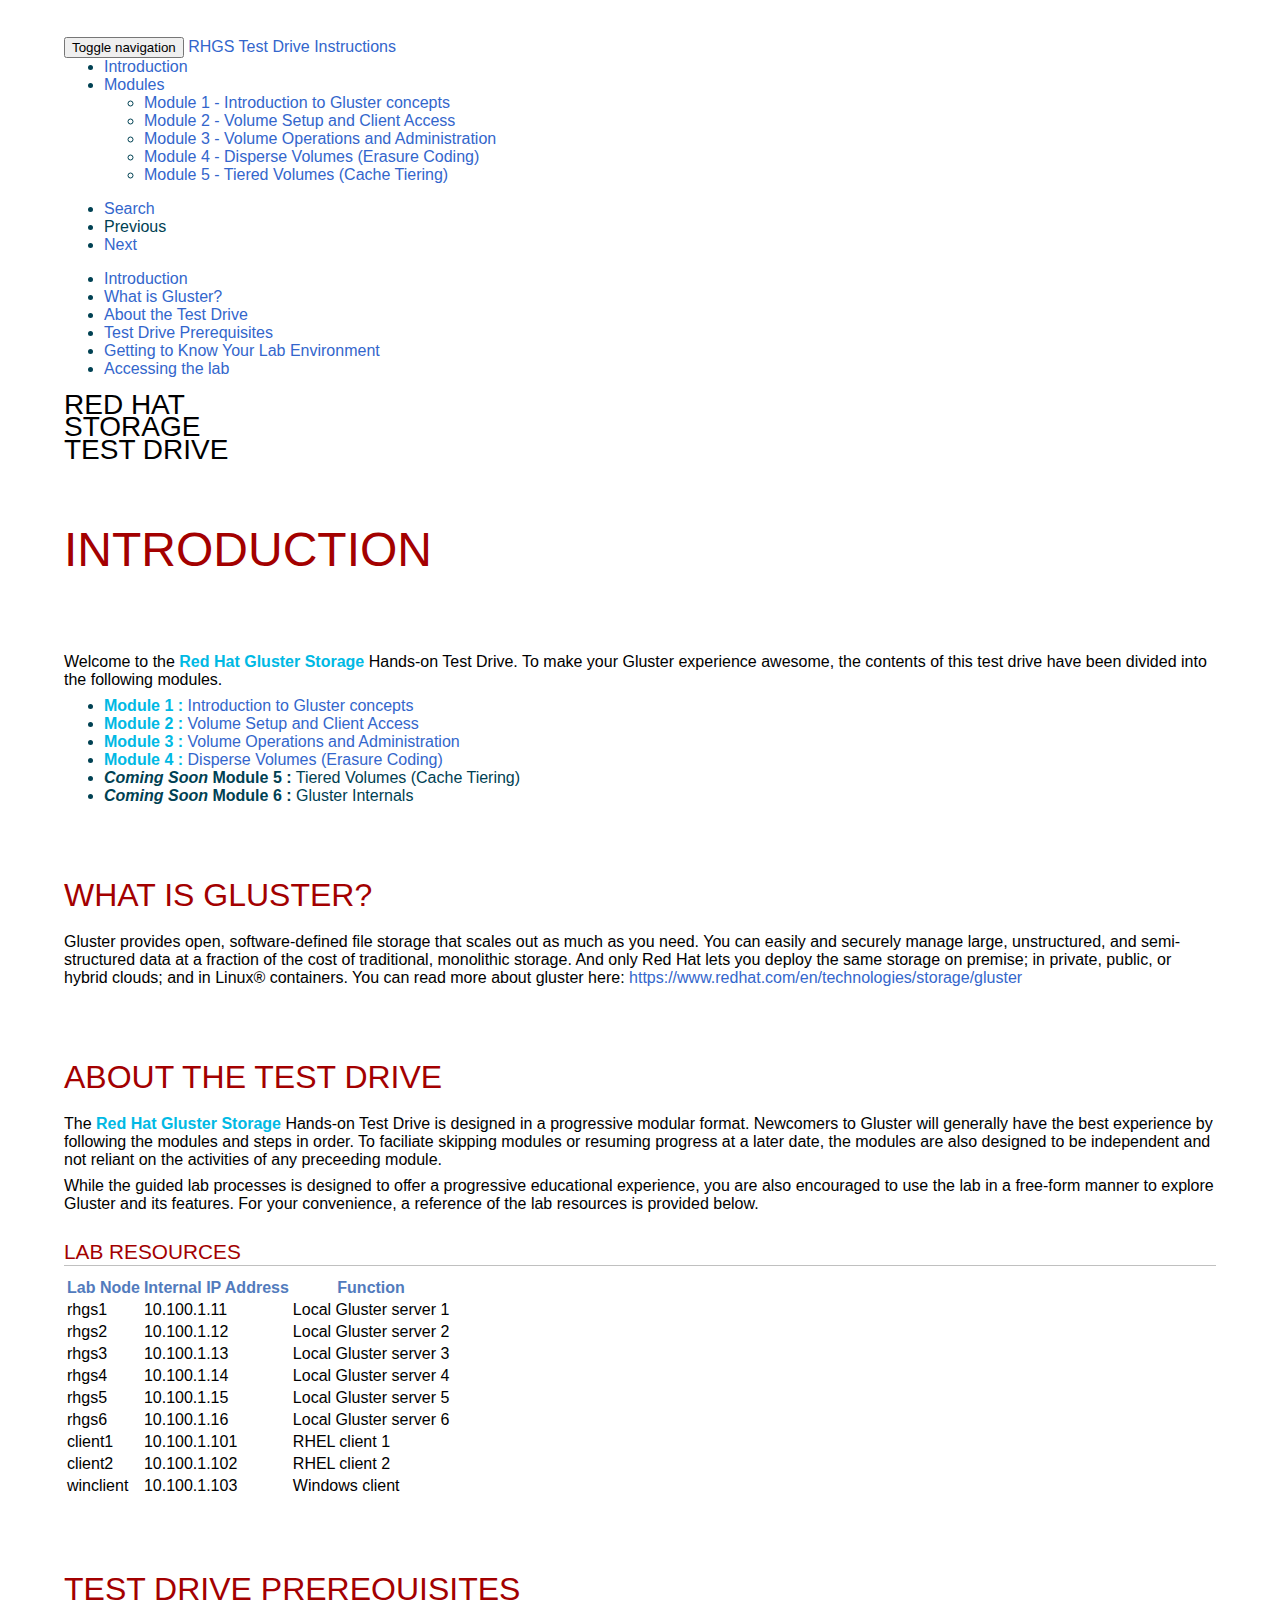
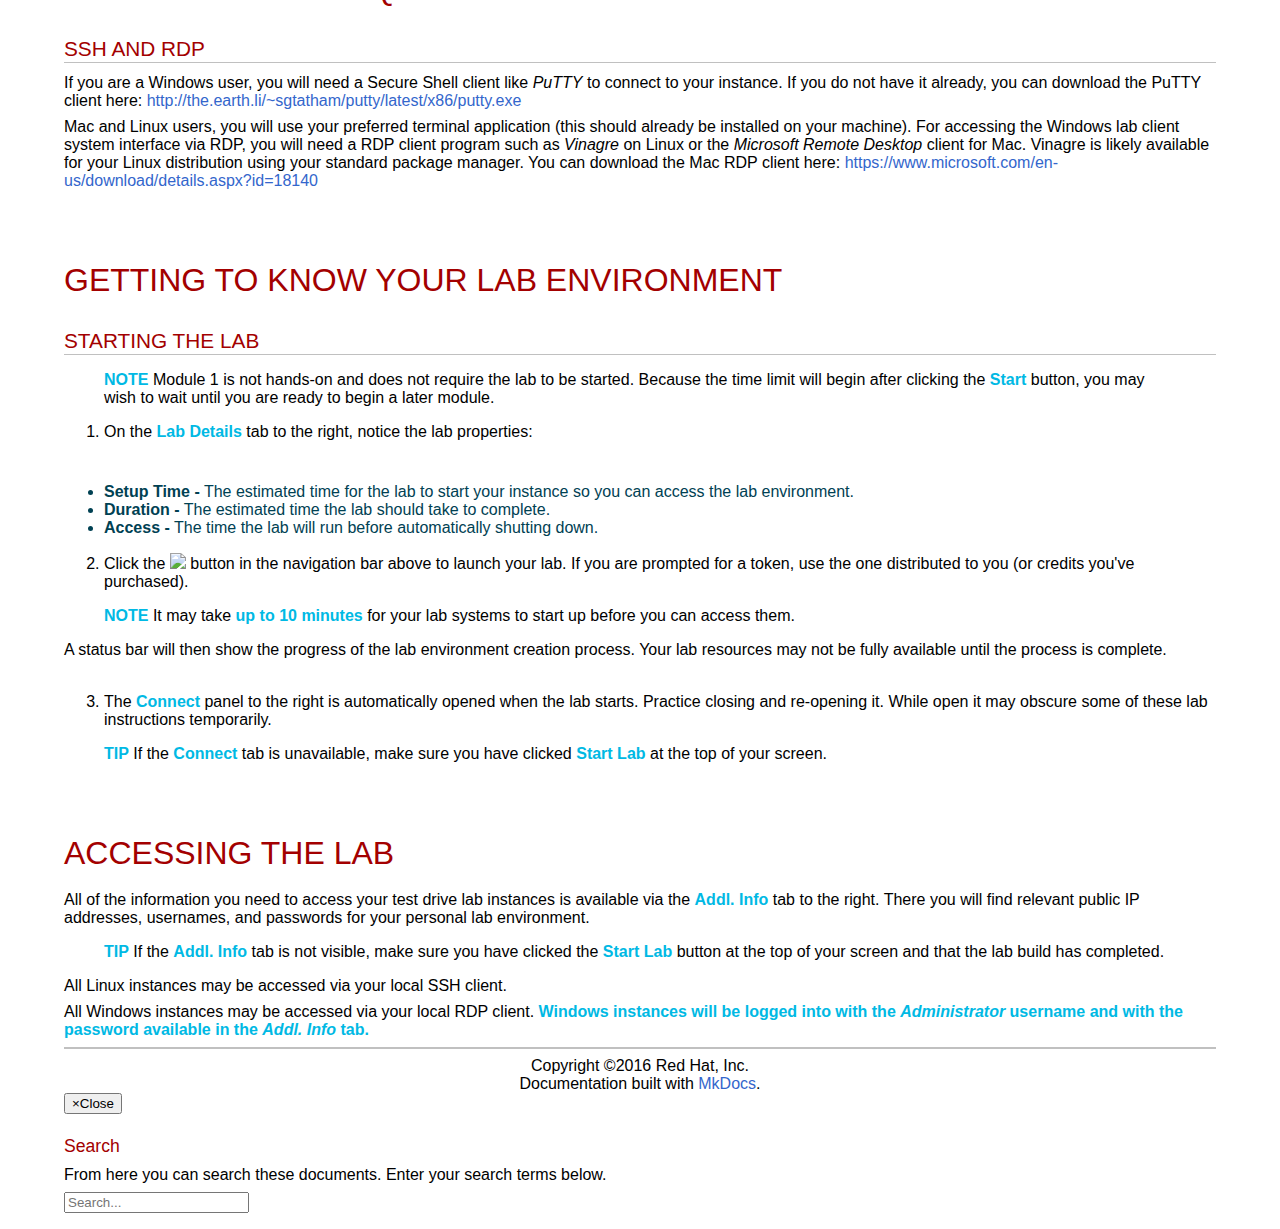
==== commit caa8ffdf: "Deployed 9306fa7 with MkDocs version: 0.15.3" ====
--- a/index.html
+++ b/index.html
@@ -147,8 +147,8 @@
 <ul>
 <li><a href="gluster-module-1/"><strong>Module 1 :</strong> Introduction to Gluster concepts</a></li>
 <li><a href="gluster-module-2/"><strong>Module 2 :</strong> Volume Setup and Client Access</a></li>
-<li><a href="gluster-module-2/"><strong>Module 3 :</strong> Volume Operations and Administration</a></li>
-<li><strong><em>Coming Soon</em></strong> <strong>Module 4 :</strong> Disperse Volumes (Erasure Coding)</li>
+<li><a href="gluster-module-3/"><strong>Module 3 :</strong> Volume Operations and Administration</a></li>
+<li><a href="gluster-module-4/"><strong>Module 4 :</strong> Disperse Volumes (Erasure Coding)</a></li>
 <li><strong><em>Coming Soon</em></strong> <strong>Module 5 :</strong> Tiered Volumes (Cache Tiering)</li>
 <li><strong><em>Coming Soon</em></strong> <strong>Module 6 :</strong> Gluster Internals</li>
 </ul>
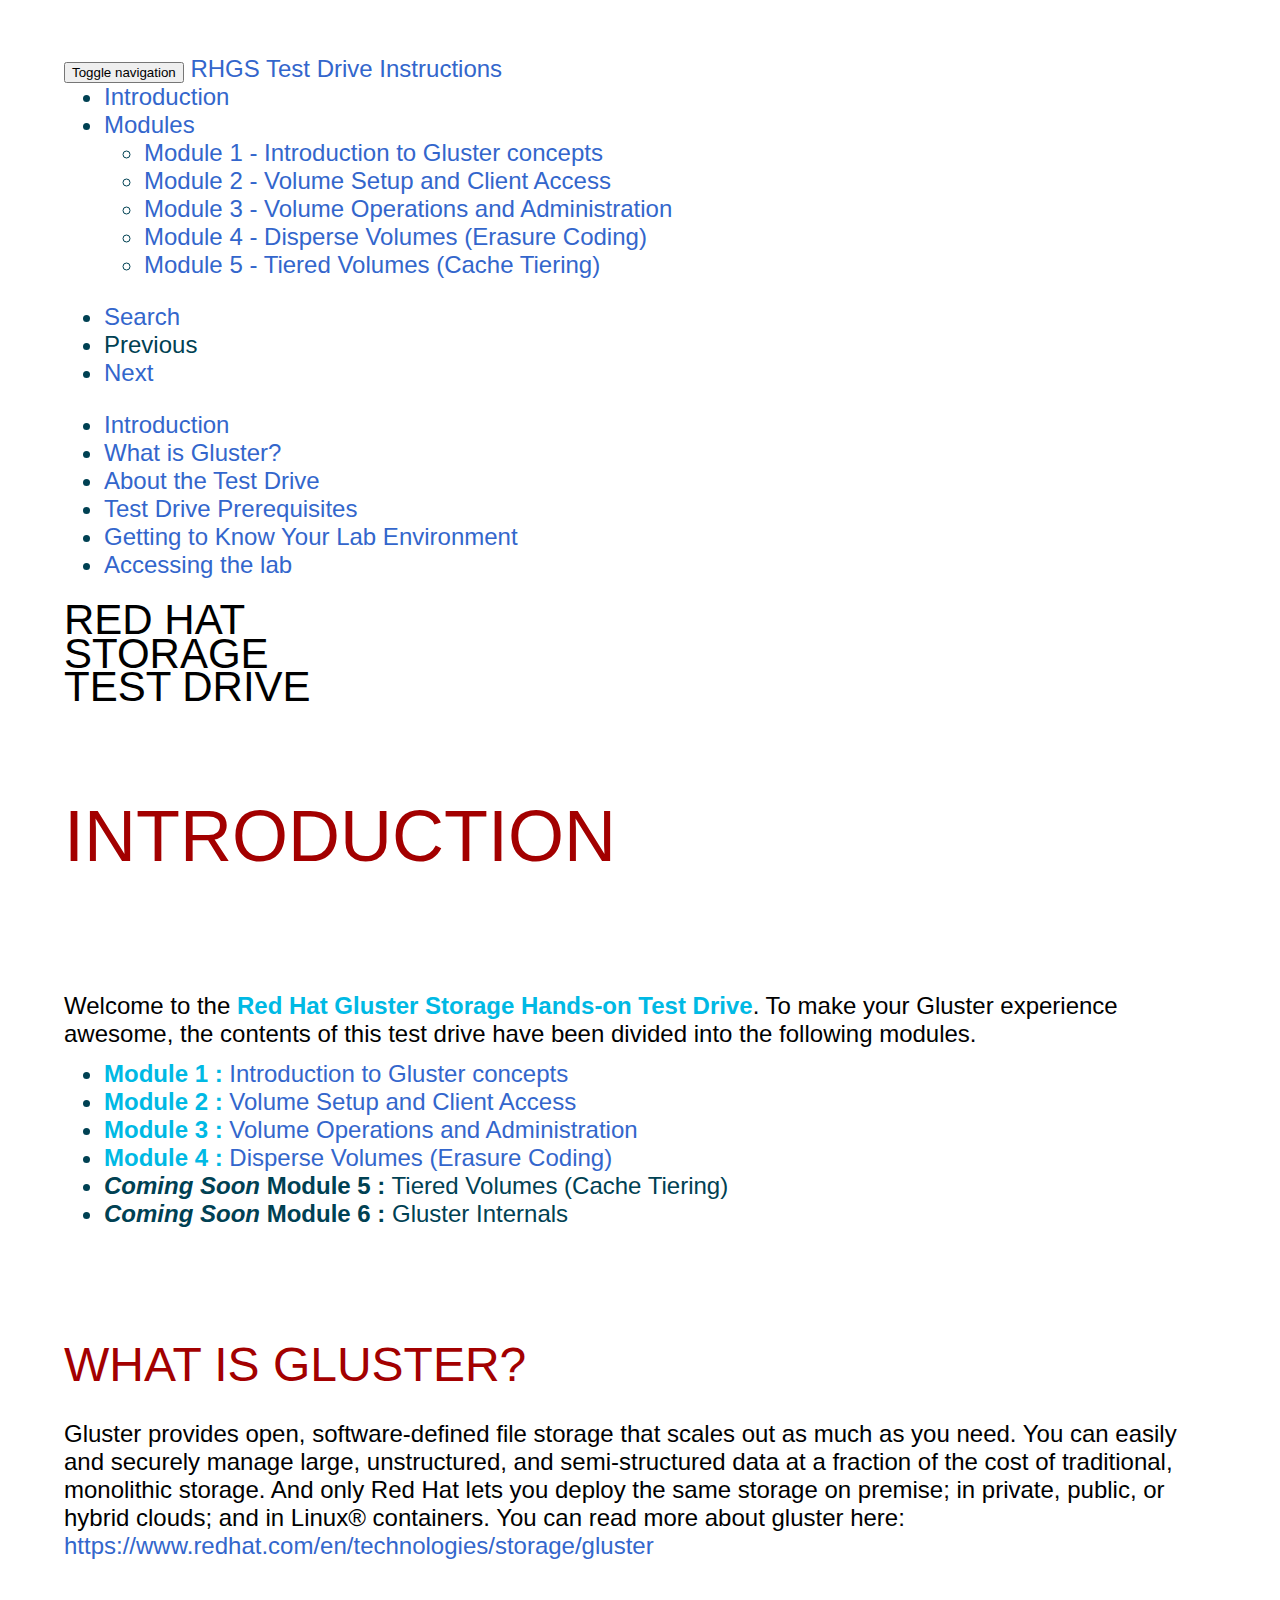
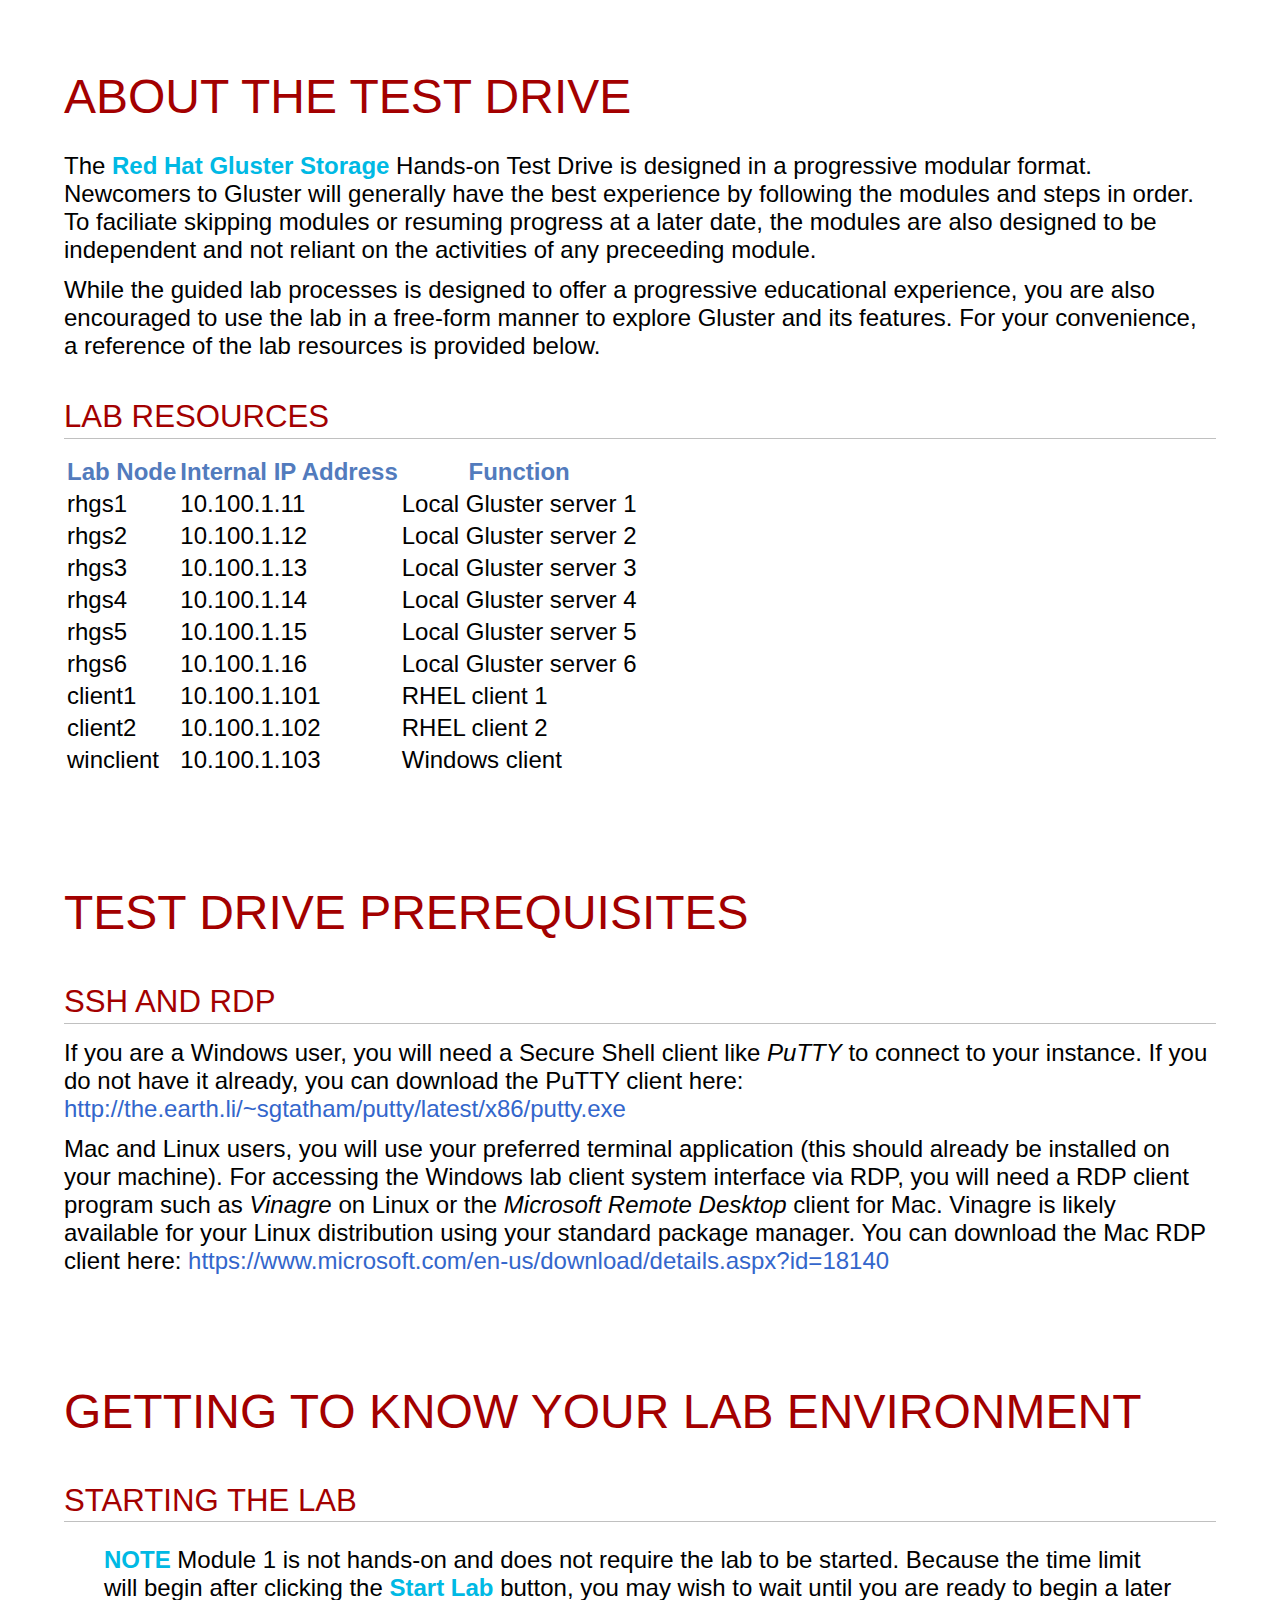
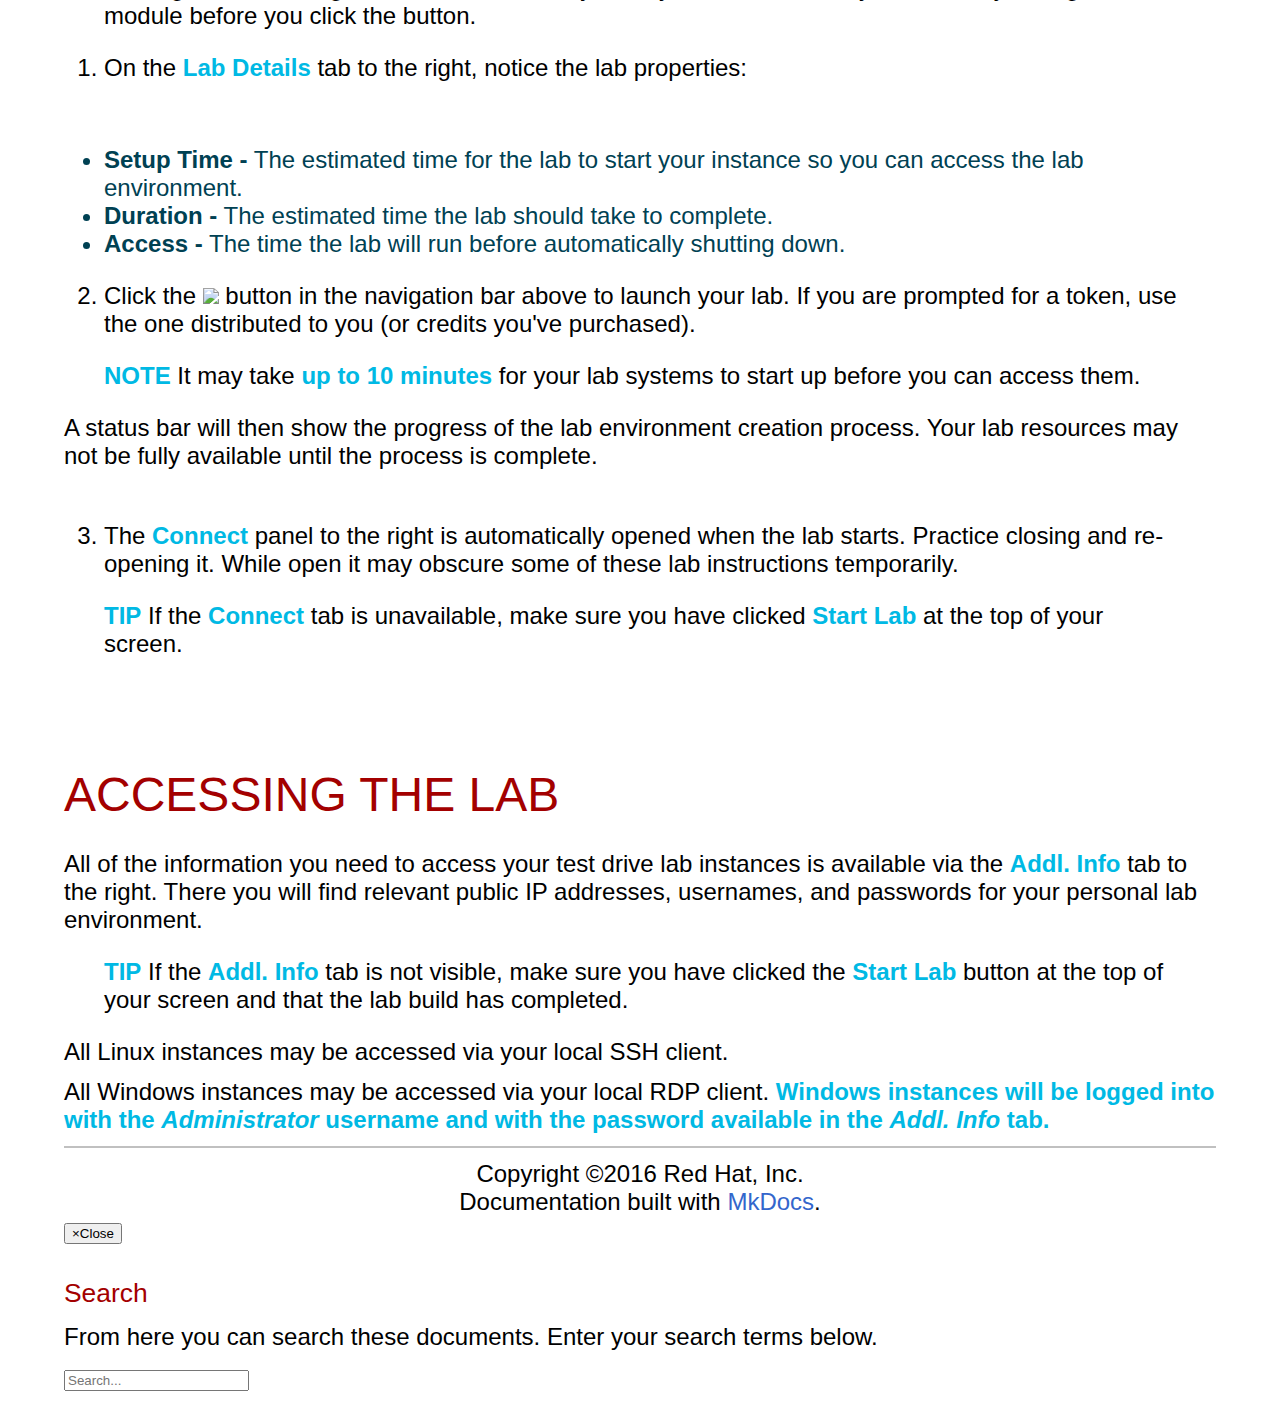
==== commit 6b17c241: "Deployed 4ec9ba2 with MkDocs version: 0.15.3" ====
--- a/index.html
+++ b/index.html
@@ -143,7 +143,7 @@
             <div class="col-md-9" role="main">
 
 <h1 id="introduction">Introduction</h1>
-<p>Welcome to the <strong>Red Hat Gluster Storage</strong> Hands-on Test Drive. To make your Gluster experience awesome, the contents of this test drive have been divided into the following modules.</p>
+<p>Welcome to the <strong>Red Hat Gluster Storage Hands-on Test Drive</strong>. To make your Gluster experience awesome, the contents of this test drive have been divided into the following modules.</p>
 <ul>
 <li><a href="gluster-module-1/"><strong>Module 1 :</strong> Introduction to Gluster concepts</a></li>
 <li><a href="gluster-module-2/"><strong>Module 2 :</strong> Volume Setup and Client Access</a></li>
@@ -221,7 +221,7 @@
 <h2 id="getting-to-know-your-lab-environment">Getting to Know Your Lab Environment</h2>
 <h3 id="starting-the-lab">Starting the Lab</h3>
 <blockquote>
-<p><strong>NOTE</strong> Module 1 is not hands-on and does not require the lab to be started. Because the time limit will begin after clicking the <strong>Start</strong> button, you may wish to wait until you are ready to begin a later module.</p>
+<p><strong>NOTE</strong> Module 1 is not hands-on and does not require the lab to be started. Because the time limit will begin after clicking the <strong>Start Lab</strong> button, you may wish to wait until you are ready to begin a later module before you click the button.</p>
 </blockquote>
 <ol>
 <li>On the <strong>Lab Details</strong> tab to the right, notice the lab properties:</li>
--- a/extra.css
+++ b/extra.css
@@ -4,7 +4,7 @@
 /* Default font. */
 body {
   font-family: "Open Sans","liberation sans", "Myriad ", "Bitstream Vera Sans", "Lucida Grande", "Luxi Sans", "Trebuchet MS", helvetica, verdana, arial, sans-serif;
-//  font-size: 1em;
+  font-size: 1.5em;
   color: #000000;
   text-rendering: optimizeLegibility;
 }
